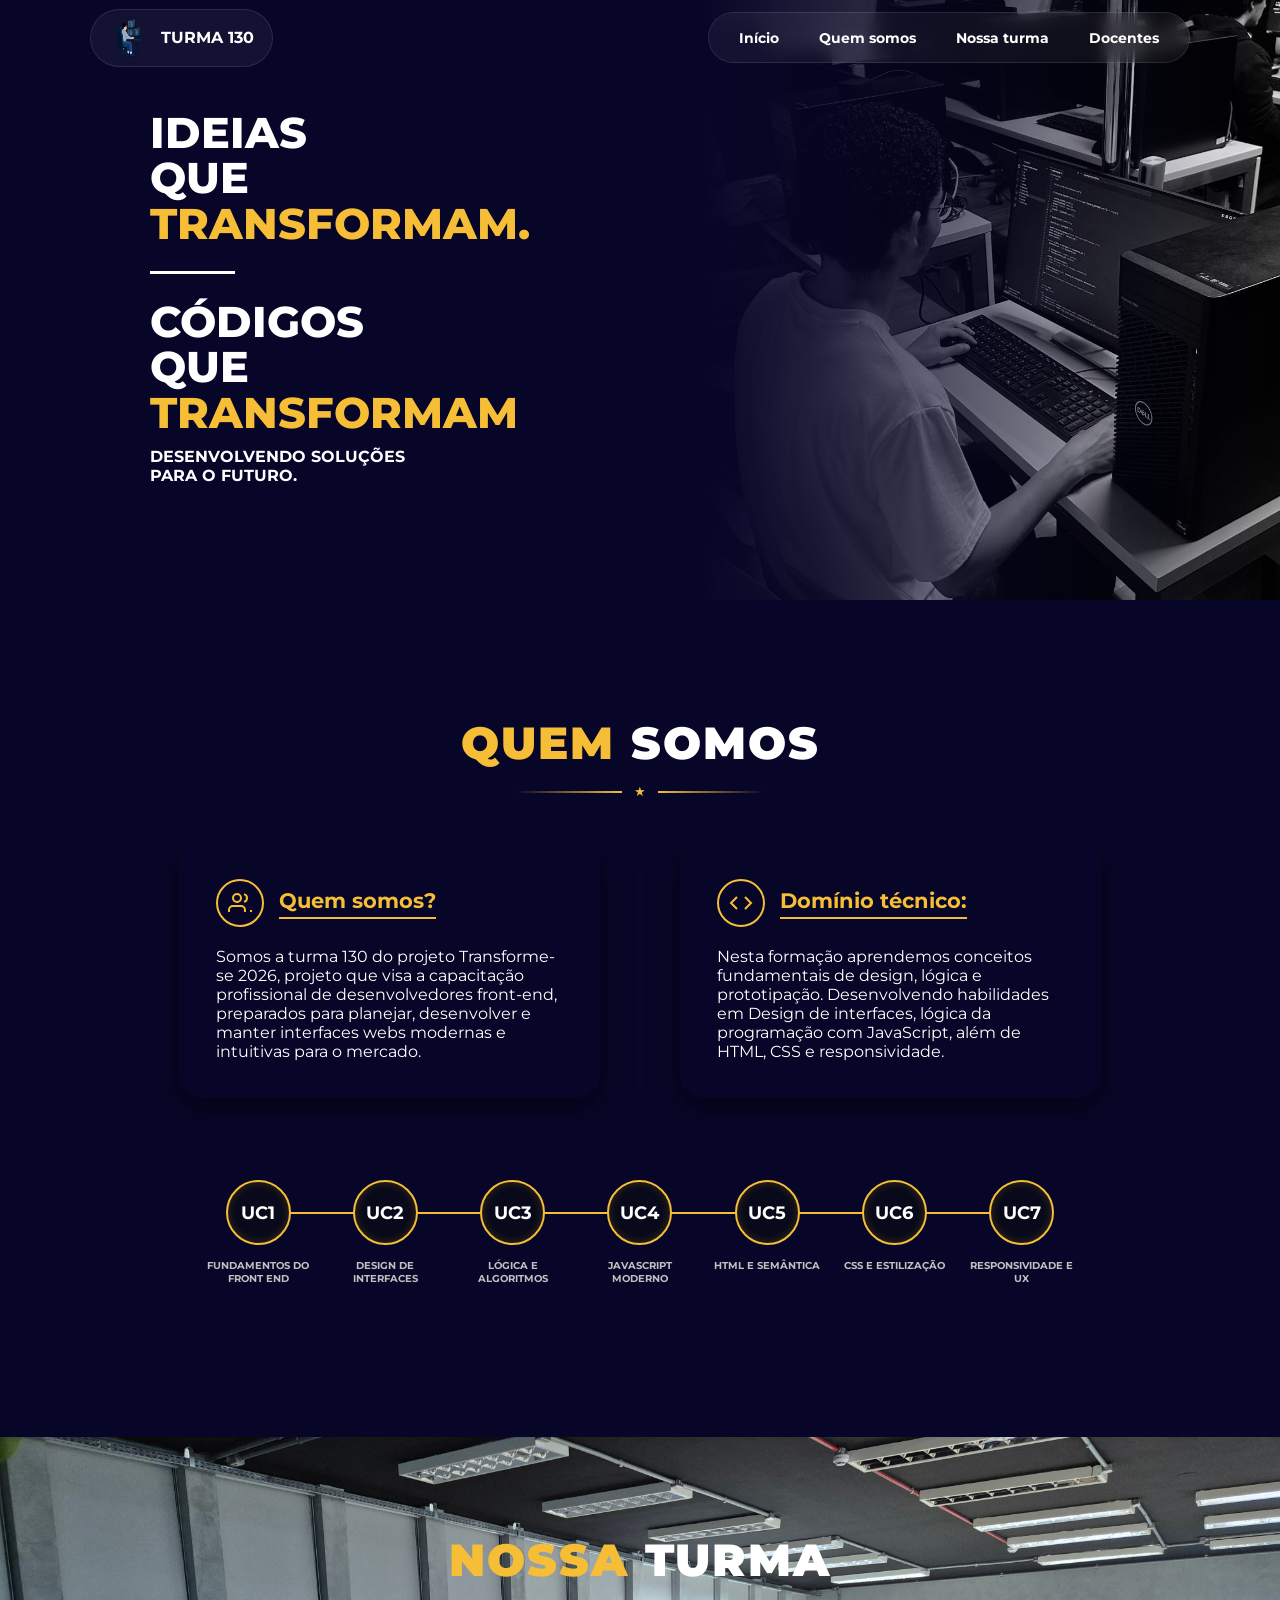
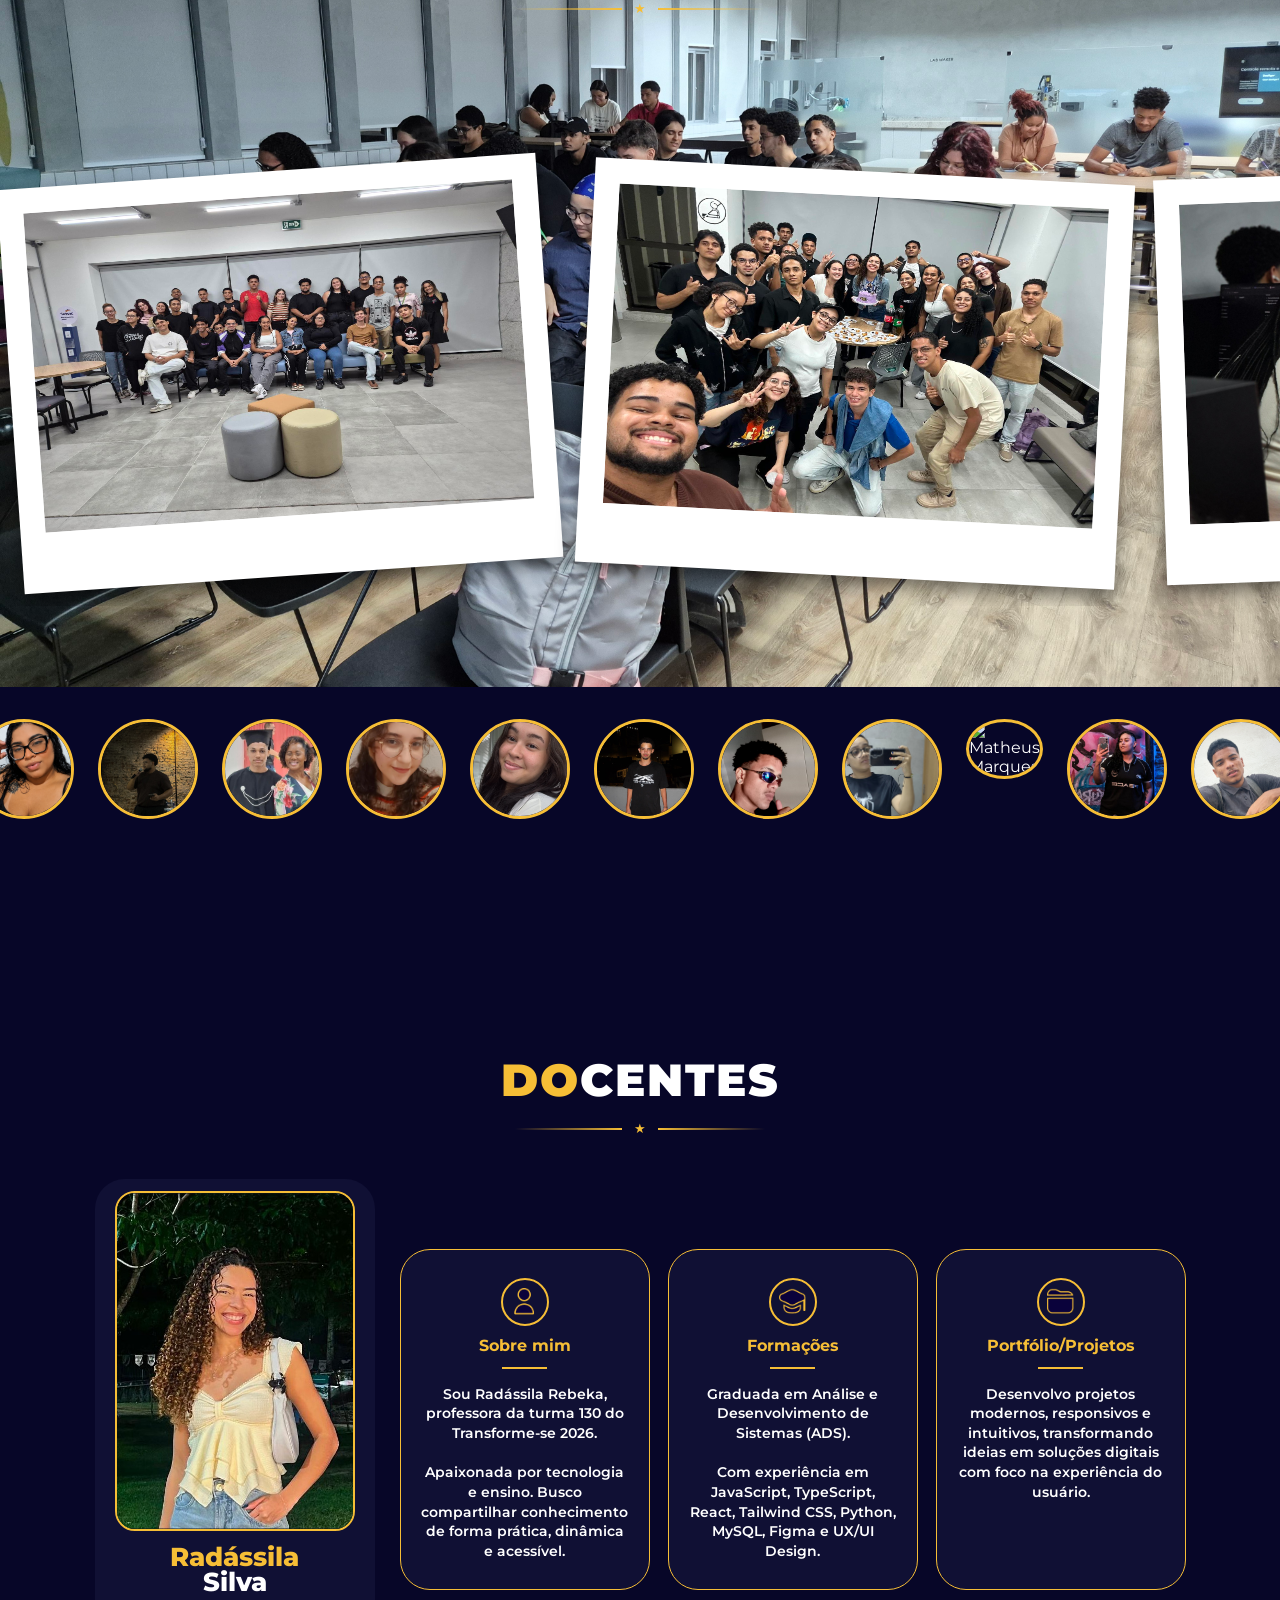
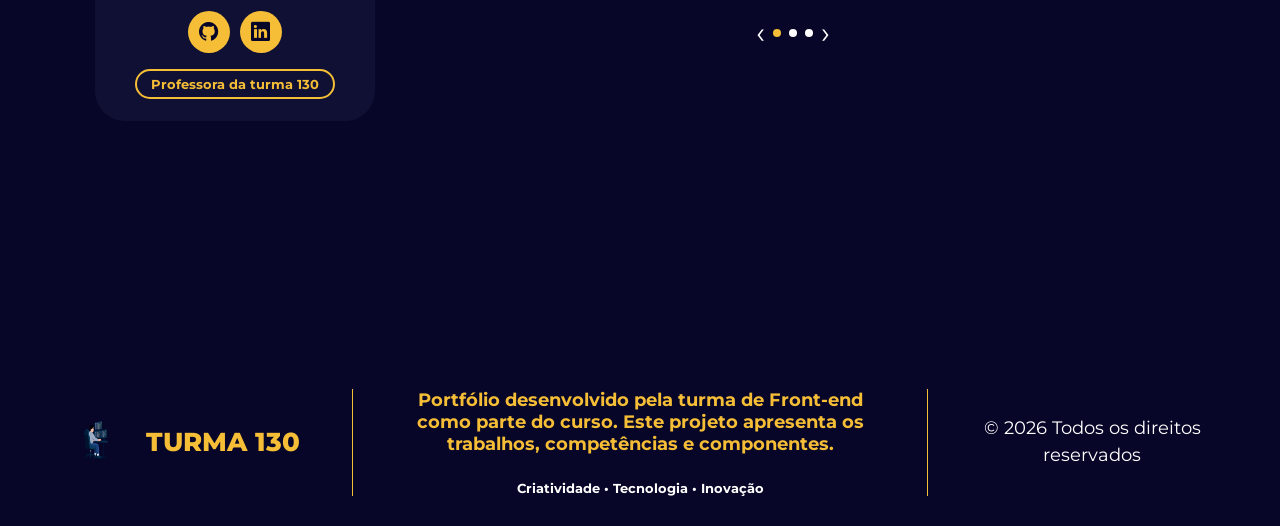
==== index.html @ 92301b64 "Rearrange social links for GitHub and LinkedIn Swapped the order of GitHub and LinkedIn links in the" ====
<!DOCTYPE html>
<html lang="pt-BR">
<head>
    <meta charset="UTF-8">
    <meta name="viewport" content="width=device-width, initial-scale=1.0">

    <link rel="icon" type="image/png" href="src/img/icons/logo.png">

    <link rel="preconnect" href="https://fonts.googleapis.com">
    <link rel="preconnect" href="https://fonts.gstatic.com" crossorigin>
    <link href="https://fonts.googleapis.com/css2?family=Montserrat:ital,wght@0,100..900;1,100..900&display=swap" rel="stylesheet">

    <link rel="stylesheet" href="https://cdn.jsdelivr.net/npm/bootstrap-icons@1.13.1/font/bootstrap-icons.min.css">

    <link rel="stylesheet" href="src/css/global.css">
    <link rel="stylesheet" href="src/css/header.css">
    <link rel="stylesheet" href="src/css/quem_somos.css">
    <link rel="stylesheet" href="src/css/turma.css">
    <link rel="stylesheet" href="src/css/docente.css">
    <link rel="stylesheet" href="src/css/footer.css">

    <title>Portfólio turma 130</title>
</head>
<body>
    
    <!-- Lucas Leite -->
    <header class= "hero" id="início">

        <nav class="navbar">

            <a href="#" class="logo">
                <img src="src/img/icons/logo.png" alt="Logo da turma 130">
                <span>Turma 130</span>
            </a>

            <ul>
                <li><a href="#início">Início</a></li>
                <li><a href="#Quem somos">Quem somos</a></li>
                <li><a href="#Nossa turma">Nossa turma</a></li>
                <li><a href="#Docentes">Docentes</a></li>
            </ul>

        </nav>

        <main>
            <h1>
            IDEIAS<br>
            QUE<br>
            <span>TRANSFORMAM.</span>
            </h1>

            <hr>

            <h2>
            CÓDIGOS<br>
            QUE<br>
            <span>TRANSFORMAM</span>
            </h2>

            <p>
            DESENVOLVENDO SOLUÇÕES<br>
            PARA O FUTURO.
            </p>
        </main>

    </header>
    
    <!-- Márcio Eduardo -->
    <section class="quem-somos" id="Quem somos">

        <div class="header-secao">
            <h2><span>QUEM</span> SOMOS</h2>
            <div class="divider">
                <span class="star">★</span>
            </div>
        </div>

        <!-- Cards Superiores -->
        <div class="cards-container">
        <!-- Card 1 -->
        <div class="card">
            <div class="card-header">
            <div class="icon-circle">
                <svg viewBox="0 0 24 24" fill="none" stroke="currentColor" stroke-width="2">
                <path d="M17 21v-2a4 4 0 0 0-4-4H5a4 4 0 0 0-4 4v2"></path>
                <circle cx="9" cy="7" r="4"></circle>
                <path d="M23 21v-2a4 4 0 0 3-3.87"></path>
                <path d="M16 3.13a4 4 0 0 1 0 7.75"></path>
                </svg>
            </div>
            <h3>Quem somos?</h3>
            </div>
            <p>
            Somos a turma 130 do projeto Transforme-se 2026, projeto que visa a capacitação profissional de desenvolvedores front-end, preparados para planejar, desenvolver e manter interfaces webs modernas e intuitivas para o mercado.
            </p>
        </div>

        <!-- Card 2 -->
        <div class="card">
            <div class="card-header">
            <div class="icon-circle">
                <svg viewBox="0 0 24 24" fill="none" stroke="currentColor" stroke-width="2">
                <polyline points="16 18 22 12 16 6"></polyline>
                <polyline points="8 6 2 12 8 18"></polyline>
                </svg>
            </div>
            <h3>Domínio técnico:</h3>
            </div>
            <p>
            Nesta formação aprendemos conceitos fundamentais de design, lógica e prototipação. Desenvolvendo habilidades em Design de interfaces, lógica da programação com JavaScript, além de HTML, CSS e responsividade.
            </p>
        </div>
        </div>

        <!-- Contêiner Inferior da Linha do Tempo -->
        <div class="cards-timeline-section">
        <!-- Balão de Mensagem Único Flutuante -->
        <div class="uc-popover" id="ucPopover" style="display: none;">
            <p id="popoverText">Texto do balão para a UC.</p>
        </div>

        <!-- Linha do Tempo -->
        <div class="uc-timeline">
            <div class="timeline-line"></div>
            
            <!-- UC1 -->
            <div class="uc-item">
            <button class="uc-circle" type="button" aria-expanded="false" 
                    data-popover-text="Aqui aprendemos os fundamentos essenciais para começar no desenvolvimento web: Git/GitHub, Terminal e as bases das tecnologias principais.">
                UC1
            </button>
            <p class="uc-label">FUNDAMENTOS DO FRONT END</p>
            </div>
            
            <!-- UC2 -->
            <div class="uc-item">
            <button class="uc-circle" type="button" aria-expanded="false" 
                    data-popover-text="Design de Interfaces e UX/UI. Criamos layouts acessíveis e atraentes no Figma.">
                UC2
            </button>
            <p class="uc-label">DESIGN DE INTERFACES</p>
            </div>

            <!-- UC3 -->
            <div class="uc-item">
            <button class="uc-circle" type="button" aria-expanded="false" 
                    data-popover-text="Desenvolvemos o pensamento computacional e a lógica usando algoritmos complexos.">
                UC3
            </button>
            <p class="uc-label">LÓGICA E ALGORITMOS</p>
            </div>

            <!-- UC4 -->
            <div class="uc-item">
            <button class="uc-circle" type="button" aria-expanded="false" 
                    data-popover-text="Dominamos o núcleo do JavaScript moderno: ES6+, manipulação de DOM e assincronismo.">
                UC4
            </button>
            <p class="uc-label">JAVASCRIPT MODERNO</p>
            </div>

            <!-- UC5 -->
            <div class="uc-item">
            <button class="uc-circle" type="button" aria-expanded="false" 
                    data-popover-text="Garantimos que nossas páginas sejam acessíveis e entendidas pelos motores de busca.">
                UC5
            </button>
            <p class="uc-label">HTML E SEMÂNTICA</p>
            </div>

            <!-- UC6 -->
            <div class="uc-item">
            <button class="uc-circle" type="button" aria-expanded="false" 
                    data-popover-text="Estilização avançada com Flexbox, Grid, Animações e SASS/PostCSS.">
                UC6
            </button>
            <p class="uc-label">CSS E ESTILIZAÇÃO</p>
            </div>

            <!-- UC7 -->
            <div class="uc-item">
            <button class="uc-circle" type="button" aria-expanded="false" 
                    data-popover-text="O grande final: Um projeto completo feito do zero, com design responsivo e foco na melhor UX para o usuário final.">
                UC7
            </button>
            <p class="uc-label">RESPONSIVIDADE E UX</p>
            </div>
        </div>
        </div>
    </section>
    
    <!-- Carlos Henrique -->
    <section class="turma" id="Nossa turma">
        <div class="box-turma-superior">
            <div class="header-secao">
                <h2><span>NOSSA</span> TURMA</h2>
                <div class="divider">
                    <span class="star">★</span>
                </div>
            </div>

            <div class="carrossel">
                <div class="carrossel-janela">
                    <div class="galeria-polaroid">
                        <div class="polaroid">
                            <div class="foto">
                                <img src="src/img/fotos carrossel/midia.jpg" alt="">
                            </div>
                        </div>
                        <div class="polaroid">
                            <div class="foto">
                                <img src="src/img/fotos carrossel/midia9.jpg" alt="">
                            </div>
                        </div>
                        <div class="polaroid">
                            <div class="foto">
                                <img src="src/img/fotos carrossel/midia2.jpg" alt="">
                            </div>
                        </div>
                        <div class="polaroid">
                            <div class="foto">
                                <img src="src/img/fotos carrossel/midia10.jpg" alt="">
                            </div>
                        </div>
                        <div class="polaroid">
                            <div class="foto">
                                <img src="src/img/fotos carrossel/midia3.jpg" alt="">
                            </div>
                        </div>
                    </div>
                </div>
            </div>

        </div>

        <!-- Maria Helen -->
        <div class="carrossel-alunos">
            <div class="lista-alunos" id="lista-alunos"></div>  
        </div>
    </section>
    
    <!-- Ewerton Henrique -->
    <section class="docentes" id="Docentes">

        <div class="header-secao">
            <h2><span>DO</span>CENTES</h2>
            <div class="divider">
                <span class="star">★</span>
            </div>
        </div>

        <div class="conteudo">

            <div class="perfil">

                <img src="src/img/professoras/radassila.jpg" alt="Foto da docente Radássila Silva">

                <h2 class="github-linkedin"><span>Radássila</span> Silva</h2>
                <div class="social-links">
                    <a href="https://github.com/radassila" 
                    target="_blank"><i class="bi bi-github"></i></a>

                    <a href="https://www.linkedin.com/in/radassilasilva/" 
                    target="_blank"><i class="bi bi-linkedin"></i></a>

                </div>

                <p>Professora da turma 130</p>

            </div>

            <div class="area-cards">

                <div class="cards">

                    <div class="card-docente ativo">

                        <span class="icone">
                            <img src="src/img/icons/fi-sr-user.png" alt="Ícone de usuário">
                        </span>

                        <h3>Sobre mim</h3>

                        <div class="linha-card"></div>

                        <p>
                            Sou Radássila Rebeka, professora da turma 130
                            do Transforme-se 2026.
                        </p>

                        <p>
                            Apaixonada por tecnologia e ensino. Busco
                            compartilhar conhecimento de forma prática,
                            dinâmica e acessível.
                        </p>

                    </div>

                    <div class="card-docente">

                        <span class="icone">
                            <img src="src/img/icons/fi-sr-graduation-cap.png" alt="Ícone de graduação">
                        </span>

                        <h3>Formações</h3>

                        <div class="linha-card"></div>

                        <p>
                            Graduada em Análise e Desenvolvimento
                            de Sistemas (ADS).
                        </p>

                        <p>
                            Com experiência em JavaScript, TypeScript,
                            React, Tailwind CSS, Python, MySQL,
                            Figma e UX/UI Design.
                        </p>

                    </div>

                    <div class="card-docente">

                        <span class="icone">
                            <img src="src/img/icons/fi-sr-folder.png" alt="Ícone de pasta">
                        </span>

                        <h3>Portfólio/Projetos</h3>

                        <div class="linha-card"></div>

                        <p>
                            Desenvolvo projetos modernos, responsivos
                            e intuitivos, transformando ideias em soluções
                            digitais com foco na experiência do usuário.
                        </p>

                    </div>

                </div>

                <nav class="navegacao">

                    <button id="anterior">‹</button>

                    <button class="bolinha ativo" data-index="0"></button>
                    <button class="bolinha" data-index="1"></button>
                    <button class="bolinha" data-index="2"></button>

                    <button id="proximo">›</button>

                </nav>

            </div>

        </div>
    
    </section>
    
    <!-- Sabrina Barros -->
    <footer class="footer">

        <div class="footer-logo">
            <a href="#" class="logo">
                    <img src="src/img/icons/logo.png" alt="Logo da turma 130">
                </a>
            <h2>TURMA 130</h2>
            </div>

        <div class="footer-info">
            <p>
                Portfólio desenvolvido pela turma de Front-end como parte do curso.
                Este projeto apresenta os trabalhos, competências e componentes.
            </p>

            <p>
                Criatividade • Tecnologia • Inovação
            </p>
        </div>

        <div class="footer-direitos">
            <p>
                © 2026 Todos os direitos reservados
            </p>
        </div>

    </footer>

</body>
    <script src="src/scripts/animacao-quemsomos.js"></script>
    <script src="src/scripts/docente.js"></script>
    <script src="src/scripts/animacao_polaroids.js"></script>
    <script type="module" src="src/scripts/listar_alunos.js"></script>
</html>
---- src/css/global.css ----
/* Definicoes de estilos globais (para todo o projeto) */
html{
    scroll-behavior: smooth;
}
:root {
    --fonte: "Montserrat", sans-serif;

    --background: #070628;
    --card-color: #101034;
    --secondary-color: #F6BE36;
    --font-color: #FFFFFF;
}

* {
    margin: 0;
    border: 0;
    padding: 0;
    box-sizing: border-box;
    text-decoration: none;
    font-family: var(--fonte);
}

body {
    background-color: var(--background);
    color: var(--font-color);
}

section {
    margin: 120px 0;
}

/* Header */
.header-secao {
    text-align: center;
    margin-bottom: 40px;
}

.header-secao h2 {
    font-size: 2.8rem;
    font-weight: 900;
    letter-spacing: 2px;
}

.header-secao h2 span {
    color: var(--secondary-color);
}

.divider {
    position: relative;
    width: 250px;
    height: 20px;
    margin: 15px auto 0;
    display: flex;
    align-items: center;
    justify-content: center;
}

.divider::before,
.divider::after {
    content: "";
    position: absolute;
    top: 50%;
    width: calc(50% - 18px);
    height: 2px;
    transform: translateY(-50%);
}

.divider::before {
    left: 0;
    background: linear-gradient(270deg, var(--secondary-color) 0%, transparent 100%);
}

.divider::after {
    right: 0;
    background: linear-gradient(90deg, var(--secondary-color) 0%, transparent 100%);
}

.star {
    position: relative;
    z-index: 2;
    background: transparent;
    color: var(--secondary-color);
    font-size: 0.8rem;
    line-height: 1;
}
---- src/css/header.css ----
.hero {
    position: relative;
    height: 600px;
    overflow: hidden;
    background: var(--background);
}

/* FOTO DO BANNER */

.hero::after {
    content: "";
    position: absolute;

    top: 0;
    right: 0;

    width: 45%;
    height: 100%;

    background:
        linear-gradient(90deg, var(--background), transparent 100%),
        url("../img/banners/Mídia.jpg");

    background-size: cover;
    background-position: center;
}

/* MENU */

.navbar {
    position: fixed;
    z-index: 9999;

    height: 75px;
    width: 100%;

    display: flex;
    align-items: center;
    justify-content: space-between;

    padding: 0 7vw;
}

.navbar .logo {
    display: flex;
    align-items: center;
    gap: 12px;

    color: var(--font-color);
    text-decoration: none;

    font-weight: bold;
    text-transform: uppercase;

    padding: 8px 18px;

    background: rgba(255, 255, 255, 0.05);
    backdrop-filter: blur(8px);

    border: 1px solid rgba(255, 255, 255, 0.1);
    border-radius: 30px;
}

.logo img {
    width: 40px;
    height: 40px;

    border-radius: 50%;
    
}

.navbar ul {
    display: flex;
    gap: 40px;

    list-style: none;

    padding: 15px 30px;

    background: rgba(255, 255, 255, 0.05);
    backdrop-filter: blur(8px);

    border: 1px solid rgba(255, 255, 255, 0.1);
    border-radius: 30px;
}

.navbar li a {
    color: var(--font-color);
    text-decoration: none;

    font-size: 14px;
    font-weight: bold;
}

.navbar li a:hover {
    color: var(--secondary-color);
}

/* CONTEÚDO */

main {
    position: relative;
    z-index: 2;

    margin: 110px 0 0 150px;
}

h1,
h2 {
    font-size: 2.7rem;
    line-height: 1.05;
    font-weight: 800;
}

.hero h1 span,
.hero h2 span {
    color: var(--secondary-color);
}

hr {
    width: 85px;
    margin: 25px 0;

    border: 0;
    border-top: 3px solid var(--font-color);
}

main p {
    margin-top: 12px;

    font-size: 1rem;
    font-weight: bold;
    line-height: 1.2;
}
---- src/css/quem_somos.css ----
.quem-somos {
    width: 100%;
    padding-inline: 14%;
  }
  
  /* Cards Superiores */
  .cards-container {
    display: flex;
    justify-content: center;
    gap: 80px;
    margin-bottom: 40px;
  }
  
 .card {
    flex: 1;
    background: linear-gradient(135deg, var(--secondary-color) 0%, #0d0f28 40%, #080915 100%);
    border: 1px solid var(--secondary-color);
    border-radius: 24px;
    padding: 35px;
    box-shadow: 0 10px 30px rgba(0, 0, 0, 0.5);
  }
  
  .card-header {
    display: flex;
    align-items: center;
    gap: 15px;
    margin-bottom: 20px;
  }
  
  .icon-circle {
    width: 48px;
    height: 48px;
    min-width: 48px;
    border-radius: 50%;
    border: 2px solid var(--secondary-color);
    display: flex;
    align-items: center;
    justify-content: center;
  }
  
  .icon-circle svg {
    width: 24px;
    height: 24px;
    stroke: var(--secondary-color);
  }
  
  .card-header h3 {
    color: var(--secondary-color);
    font-size: 1.3rem;
    font-weight: 700;
    border-bottom: 2px solid var(--secondary-color);
    padding-bottom: 4px;
  }
  
  .card {
    flex: 1;
    background: 
      linear-gradient(#101034) padding-box,
      linear-gradient(135deg, var(--secondary-color) 0%, #080915 100%) border-box;
    border: 2px solid transparent;
    border-radius: 24px;
    padding: 35px;
    box-shadow: 0 10px 30px rgba(0, 0, 0, 0.5);
    transition: transform 0.3s ease, box-shadow 0.3s ease;
  }

  .card:hover {
    transform: scale(1.04);
    box-shadow: 0 15px 35px rgba(255, 183, 3, 0.2);
  }
  /* Contêiner Inferior da Linha do Tempo */
  .cards-timeline-section {
    background: 
      linear-gradient(#101034) padding-box,
      linear-gradient(135deg, var(--secondary-color) 0%, #080915 100%) border-box;
    border: 2px solid transparent;
    border-radius: 35px;
    padding: 40px 20px 30px 20px;
    position: relative;
    margin-top: 20px;
  }
  
  .uc-timeline {
    position: relative;
    display: flex;
    justify-content: space-between;
    align-items: flex-start;
  }
  
  .timeline-line {
    position: absolute;
    top: 32px;
    left: 5%;
    right: 5%;
    height: 2px;
    background-color: var(--secondary-color);
    z-index: 1;
  }
  
  .uc-item {
    position: relative;
    z-index: 2;
    display: flex;
    flex-direction: column;
    align-items: center;
    width: 13%;
    text-align: center;
  }
  
  .uc-circle {
    width: 65px;
    height: 65px;
    border-radius: 50%;
    background-color: #08091a;
    border: 2px solid var(--secondary-color);
    display: flex;
    align-items: center;
    justify-content: center;
    font-weight: bold;
    font-size: 1.1rem;
    color: #ffffff;
    margin-bottom: 15px;
    box-shadow: inset 0 0 10px rgba(255, 183, 3, 0.2);
    cursor: pointer;
    transition: transform 0.2s ease, background-color 0.2s ease, box-shadow 0.2s ease;
  }
  
  .uc-circle:hover {
    transform: scale(1.1);
    box-shadow: 0 0 15px rgba(255, 183, 3, 0.6);
    background-color: #121533;
  }
  
  .uc-circle.active {
    background-color: var(--secondary-color);
    color: #08091a;
    box-shadow: 0 0 20px var(--secondary-color);
  }
  
  .uc-label {
    font-size: 0.60rem;
    color: #c0c0c0;
    line-height: 1.3;
    font-weight: bold;
    text-transform: uppercase;
  }
  
  /* Balão Flutuante (Popover) */
.uc-popover {
    position: absolute;
    width: 250px;
    background: 
      linear-gradient(#08091a, #08091a) padding-box,
      linear-gradient(135deg, var(--secondary-color) 0%, #080915 100%) border-box;
    border: 2px solid transparent;
    border-radius: 15px;
    padding: 15px 18px;
    box-shadow: 0 10px 30px rgba(0, 0, 0, 0.8);
    z-index: 100;
    pointer-events: none;
    opacity: 0;
    transition: opacity 0.3s ease, transform 0.3s ease;
    transform: translateX(-50%) translateY(10px);
  }
  
  .uc-popover.visible {
    opacity: 1;
    transform: translateX(-50%) translateY(0);
  }
  
  .uc-popover::after {
    content: '';
    position: absolute;
    top: 100%;
    left: 50%;
    transform: translateX(-50%);
    border-width: 10px;
    border-style: solid;
    border-color: var(--secondary-color) transparent transparent transparent;
  }
  
  .uc-popover p {
    font-size: 0.82rem;
    text-align: left;
    line-height: 1.4;
    margin: 0;
  }
  
  /* Responsivo */
  @media (max-width: 900px) {
    .cards-container {
      flex-direction: column;
    }
    
    .uc-timeline {
      flex-wrap: wrap;
      justify-content: center;
      gap: 20px;
    }
    
    .timeline-line {
      display: none;
    }
    
    .uc-item {
      width: 28%;
    }
  }
---- src/css/turma.css ----
.turma {
    display: flex;
    flex-direction: column;
}

.turma .box-turma-superior {
    width: 100%;
    display: flex;
    flex-direction: column;
    background-image: url(../img/banners/banner_turma.jpg);
    background-size: cover;
    background-position: center 75%;
    background-repeat: no-repeat;
    height: 850px;
    padding-top: 100px;
}

.carrossel {
    width: 100%;
    margin: 50px auto;
}

.carrossel-janela {
    width: 100%;
    overflow: hidden;
    cursor: grab;
    padding: 30px 10px;
}


.galeria-polaroid {
    display: flex;
    justify-content: center;
    align-items: center;
    gap: 35px;
    flex-wrap: nowrap;
    margin-top: 2rem;
    width: max-content;

    user-select: none;
    -webkit-user-select: none;

    transform: translateX(0);
    will-change: transform;
}

.polaroid {
    position: relative;
    z-index: 1;
    width: 540px;
    padding: 25px 25px 60px;
    background: #ffffff;
    box-shadow: 0 8px 18px rgba(0, 0, 0, 0.5);
    transition: 0.3s ease;
}

.polaroid .foto {
    width: 100%;
    height: 320px;
    overflow: hidden;
}

.polaroid img {
    width: 100%;
    height: 100%;
    display: block;
    overflow: hidden;
    transition: .4s ease;

    user-select: none;
    pointer-events: none;
    -webkit-user-select: none;
    -webkit-user-drag: none;
}

.polaroid:nth-child(1) {
    transform: rotate(-4deg);
}

.polaroid:nth-child(2) {
    transform: rotate(3deg);
}

.polaroid:nth-child(3) {
    transform: rotate(-2deg);
}

.polaroid:nth-child(4) {
    transform: rotate(5deg);
}

.polaroid:nth-child(5) {
    transform: rotate(-3deg);
}

.polaroid:hover {
    transform: rotate(0deg) translateY(-10px) scale(1.05);
    z-index: 10;
}

.polaroid:hover img {
    transform: scale(1.05);
}

.turma .carrossel-alunos {
    width: 100%;
    height: 100px;
    margin-top: 2rem;
}

.carrossel-alunos .lista-alunos {
    display: flex;
    gap: 1.5rem;
    padding-inline: 3%;
    flex-wrap: nowrap;
}

/* Container do elemento */
.profile-wrapper {
  position: relative;
  display: inline-block;
}

/* Foto que aciona o hover */
.avatar-trigger {
  width: 100px;
  height: 100px;
  border-radius: 50%;
  border: 3px solid var(--secondary-color);
  object-fit: cover;
  cursor: pointer;
}

/* Card Oculto por padrão */
.profile-card {
  position: absolute;
  bottom: 110%;
  left: 50%;
  transform: translateX(-50%) translateY(10px);
  width: 330px;
  padding: 24px 20px;
  background-color: var(--background);
  border-radius: 20px;
  box-shadow: 0 10px 25px rgba(0, 0, 0, 0.3);
  

  opacity: 0;
  visibility: hidden;
  transition: opacity 0.3s ease, transform 0.3s ease, visibility 0.3s;
  z-index: 10;
}

.profile-wrapper:hover .profile-card {
  opacity: 1;
  visibility: visible;
  transform: translateX(-50%) translateY(0);
}

.card-info h3 {
  color: var(--secondary-color);
  font-size: 0.95rem;
  font-weight: 700;
  margin: 12px 0 2px 0;
}

.card-info h3:first-child {
  margin-top: 0;
}

.card-info p {
  font-size: 0.85rem;
  font-weight: 600;
  margin: 0;
}

.card-info .formacoes {
    display: flex;
    flex-wrap: wrap;
    gap: 6px;
    margin: 10px 0 10px;
}

.card-info .formacoes .formacao {
    display: inline-flex;
    align-items: center;
    justify-content: center;

    padding: 7px 14px;

    border-radius: 999px;

    background: var(--secondary-color);
    color: #fff;

    font-size: 0.78rem;
    font-weight: 600;
    line-height: 1.2;

    text-align: center;
    white-space: nowrap;

    box-shadow:
        0 3px 8px rgba(0, 0, 0, 0.15);

    transition:
        transform 0.2s ease,
        box-shadow 0.2s ease;
}

/* Ícones Sociais */
.social-links {
  display: flex;
  gap: 10px;
  margin: 16px 0;
}

.social-links a {
  display: flex;
  align-items: center;
  justify-content: center;
  width: 42px;
  height: 42px;
  background-color: var(--secondary-color);
  color: var(--background);
  border-radius: 50%;
  text-decoration: none;
  font-weight: bold;
  font-size: 1.2rem;
}

/* Rodapé do Card */
.card-footer {
  display: flex;
  align-items: center;
  gap: 12px;
  margin-top: 20px;
}

.avatar-mini {
  width: 55px;
  height: 55px;
  border-radius: 50%;
  border: 2px solid var(--secondary-color);
  object-fit: cover;
}

.card-footer h2 {
  font-size: 1.1rem;
  margin: 0;
  font-weight: 700;
}

.card-footer span {
  font-size: 0.8rem;
}
---- src/css/docente.css ----
.docentes {
    width: 100%;
    min-height: 100vh;

    padding: 50px 7%;

    display: flex;
    flex-direction: column;
    justify-content: center;
}

.titulo {
    width: 100%;
    max-width: 1400px;

    margin: 0 auto 35px;
}

.titulo h1 {
    font-size: clamp(40px, 4vw, 65px);
    font-weight: 900;
}

.titulo h1 span {
    color: var(--secondary-color);
}

.linha {
    width: 210px;
    height: 3px;
    margin-top: 10px;
    background: linear-gradient(
        to right,
        #F6BE36 0,
        #F6BE36 44%,
        transparent 44%,
        transparent 56%,
        #F6BE36 56%,
        #F6BE36 100%
    );
    position: relative;
}

.linha::after {
    content: "★";
    position: absolute;
    left: 50%;
    top: 50%;
    transform: translate(-50%, -52%);
    color: var(--secondary-color);
    background: #05052d;
    padding: 0 6px;
    font-size: 14px;
}

.conteudo {
    width: 100%;
    max-width: 1400px;

    margin: 0 auto;

    display: flex;
    align-items: center;
    justify-content: center;

    gap: 25px;
}

.perfil {
    width: 280px;
    flex-shrink: 0;

    padding: 12px 20px 22px;

    background: var(--card-color);

    border-radius: 30px;

    text-align: center;
}

.perfil img {
    width: 100%;
    height: 340px;

    object-fit: cover;

    border: 2px solid var(--secondary-color);

    border-radius: 20px;
}

.perfil h2 {
    margin-top: 10px;

    font-size: 26px;

    line-height: 25px;
}

.perfil h2 span {
    display: block;

    color: var(--secondary-color);
}

.perfil .social-links {
    justify-content: center;
}

.perfil p {
    width: fit-content;

    margin: 16px auto 0;

    padding: 5px 14px;

    border: 2px solid var(--secondary-color);

    border-radius: 15px;

    color: var(--secondary-color);

    font-size: 13px;

    font-weight: bold;
}

.area-cards {
    width: auto;
}

.cards {
    display: flex;

    justify-content: center;

    gap: 18px;
}

.card-docente {
    width: 250px;
    min-height: 340px;

    flex: none;

    padding: 28px 20px;

    background: #101034;

    border: 1px solid var(--secondary-color);

    border-radius: 30px;

    text-align: center;
    transition: transform 0.3s ease, box-shadow 0.3s ease;
}

.cards.trocando .card-docente {
    transform: translateX(-15px);
    box-shadow: 0 10px 25px rgba(255, 191, 25, 0.25);
}

.card-docente:hover {
    transform: scale(1.04);
    box-shadow: 0 15px 35px rgba(255, 183, 3, 0.2);
  }

.icone {
    width: 48px;
    height: 48px;

    margin: 0 auto 10px;

    border: 2px solid var(--secondary-color);

    border-radius: 50%;

    display: flex;
    align-items: center;
    justify-content: center;

    color: var(--secondary-color);

    font-size: 20px;
}

.card-docente h3 {
    color: var(--secondary-color);

    font-size: 16px;
}

.card-docente img {
    width: 27px;
}

.linha-card {
    width: 45px;
    height: 2px;

    margin: 12px auto 16px;

    background: var(--secondary-color);
}

.card-docente p {
    font-size: 14px;

    line-height: 1.4;

    font-weight: 600;
}

.card-docente p + p {
    margin-top: 20px;
}

.navegacao {
    margin-top: 24px;

    display: flex;
    align-items: center;
    justify-content: center;

    gap: 8px;
}

.navegacao button {
    border: none;
    background: transparent;
    color: var(--font-color);
    cursor: pointer;
}

#anterior,
#proximo {
    font-size: 30px;
}

.bolinha {
    width: 8px;
    height: 8px;

    padding: 0;

    border-radius: 50%;

    background: var(--font-color) !important;
}

.bolinha.ativo {
    background: var(--secondary-color) !important;
}

@media (max-width: 1050px) {

    .conteudo {
        align-items: flex-start;
    }

    .cards {
        display: block;
    }

    .card-docente {
        display: none;

        width: min(360px, 100%);
    }

    .card-docente.ativo {
        display: block;
    }

}

@media (max-width: 700px) {

    .docentes {
        padding: 35px 18px;
    }

    .titulo {
        text-align: center;

        margin-bottom: 25px;
    }

    .linha {
        margin: 10px auto 0;
    }

    .conteudo {
        flex-direction: column;

        align-items: center;

        gap: 22px;
    }

    .perfil {
        width: min(340px, 100%);
    }

    .perfil img {
        height: auto;

        aspect-ratio: 0.8;
    }

    .area-cards {
        width: 100%;
    }

    .card-docente {
        width: min(360px, 100%);

        min-height: 320px;

        margin: 0 auto;
    }

}

@media (max-width: 380px) {

    .docentes {
        padding-left: 12px;
        padding-right: 12px;
    }

    .card-docente {
        padding: 24px 16px;
    }

}
---- src/css/footer.css ----
.footer {
    background-color: #07052f;

    width: 100%;
    min-height: 150px;
    padding: 30px 5%;

    display: grid;
    grid-template-columns: 1fr 2fr 1fr;
    align-items: center;

    box-sizing: border-box;
}


.footer {
    background-color: var(--background);
    color: var(--font-color);

    width: 100%;
    padding: 30px 5%;

    display: grid;
    grid-template-columns: 1fr 2fr 1fr;
    align-items: center;

    box-sizing: border-box;
}

/* parte logo e turma*/

.footer-logo {
    display: flex;
    align-items: center;
    justify-content: center;
    gap: 30px;

    padding-right: 40px;
}

.footer-logo h2 {
    color: var(--secondary-color);
    font-size: 26px;
    margin: 0;
}

/*  informaoes do centro do footer */

.footer-info {
    text-align: center;

    padding: 0 40px;

    border-left: 1px solid var(--secondary-color);
    border-right: 1px solid var(--secondary-color);
}

.footer-info p:first-child {
    color: var(--secondary-color);
    font-size: 18px;
    font-weight: bold;
    margin: 0 0 25px;
}

.footer-info p:last-child {
    font-size: 13px;
    font-weight: bold;
    margin: 0;
}


/* parte dos direitos autorais */

.footer-direitos {
    text-align: center;
    padding-left: 40px;
}

.footer-direitos p {
    font-size: 18px;
    line-height: 1.5;
    margin: 0;
}
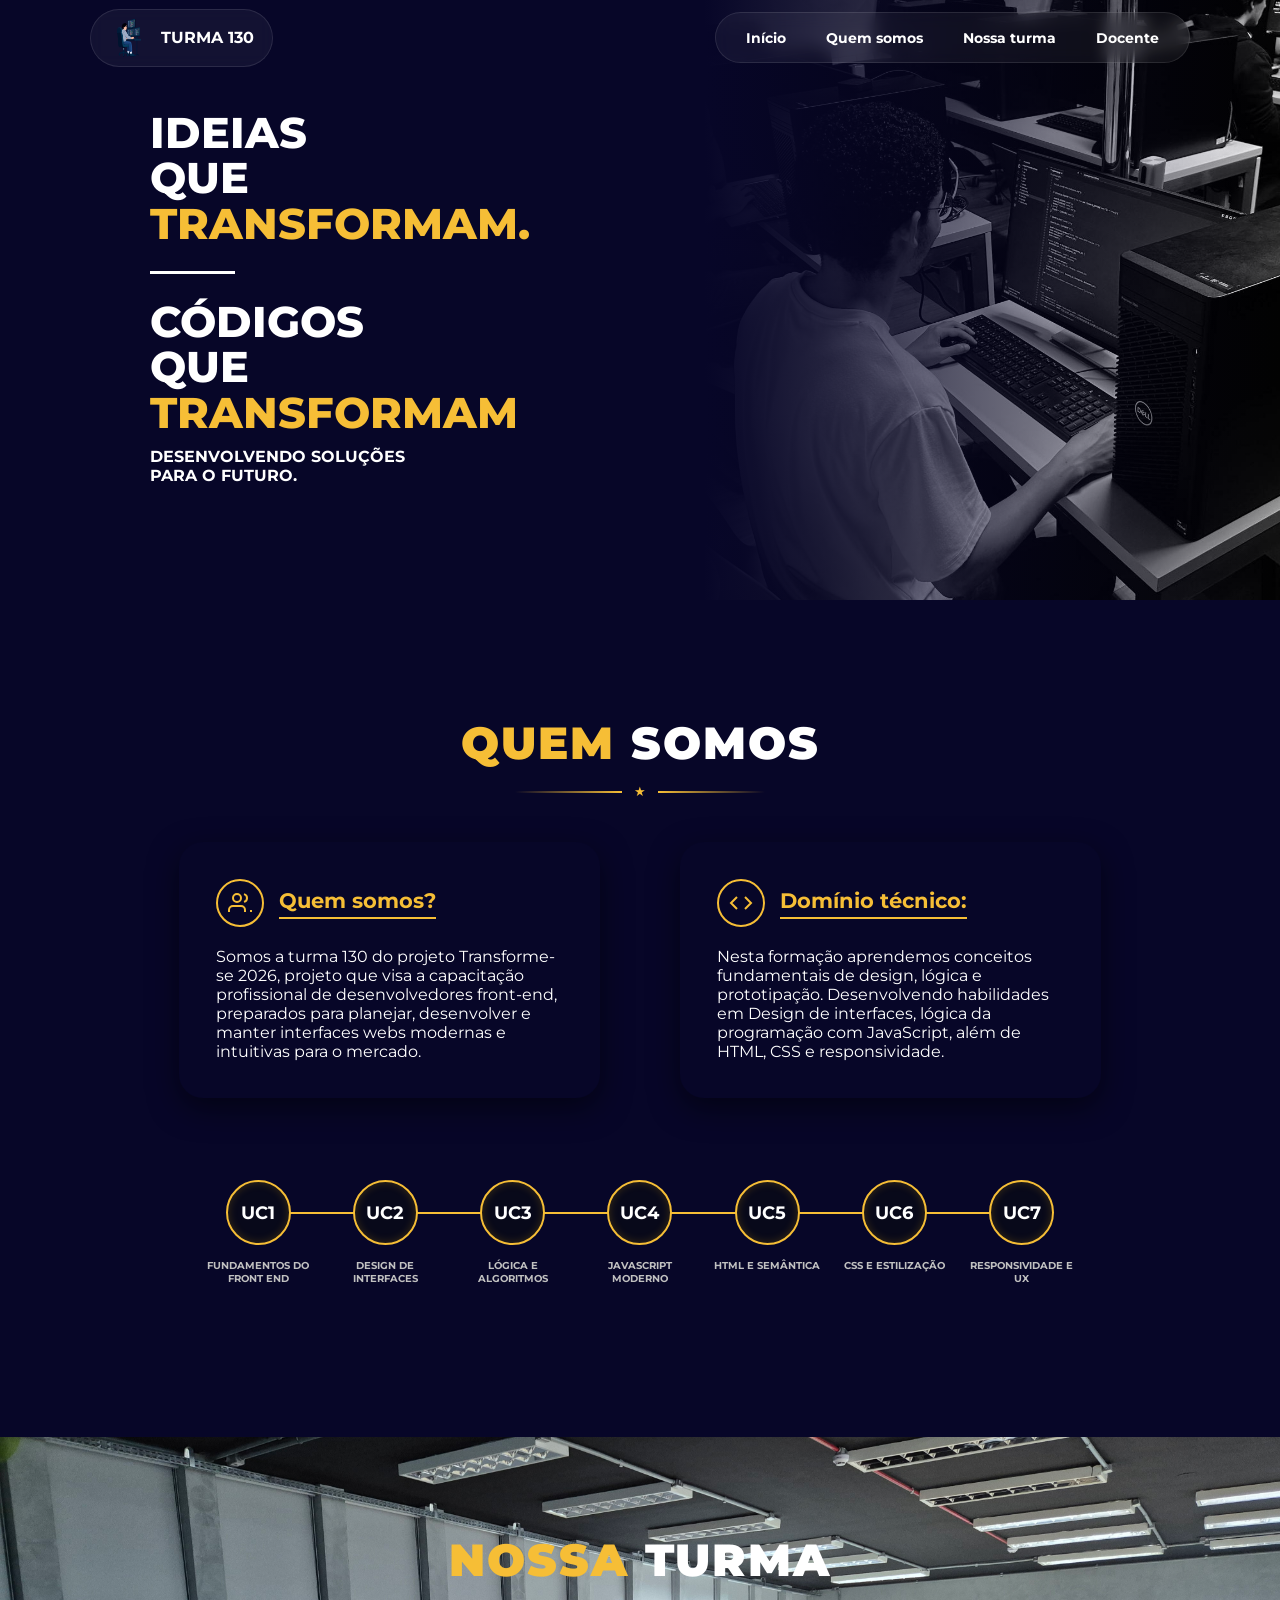
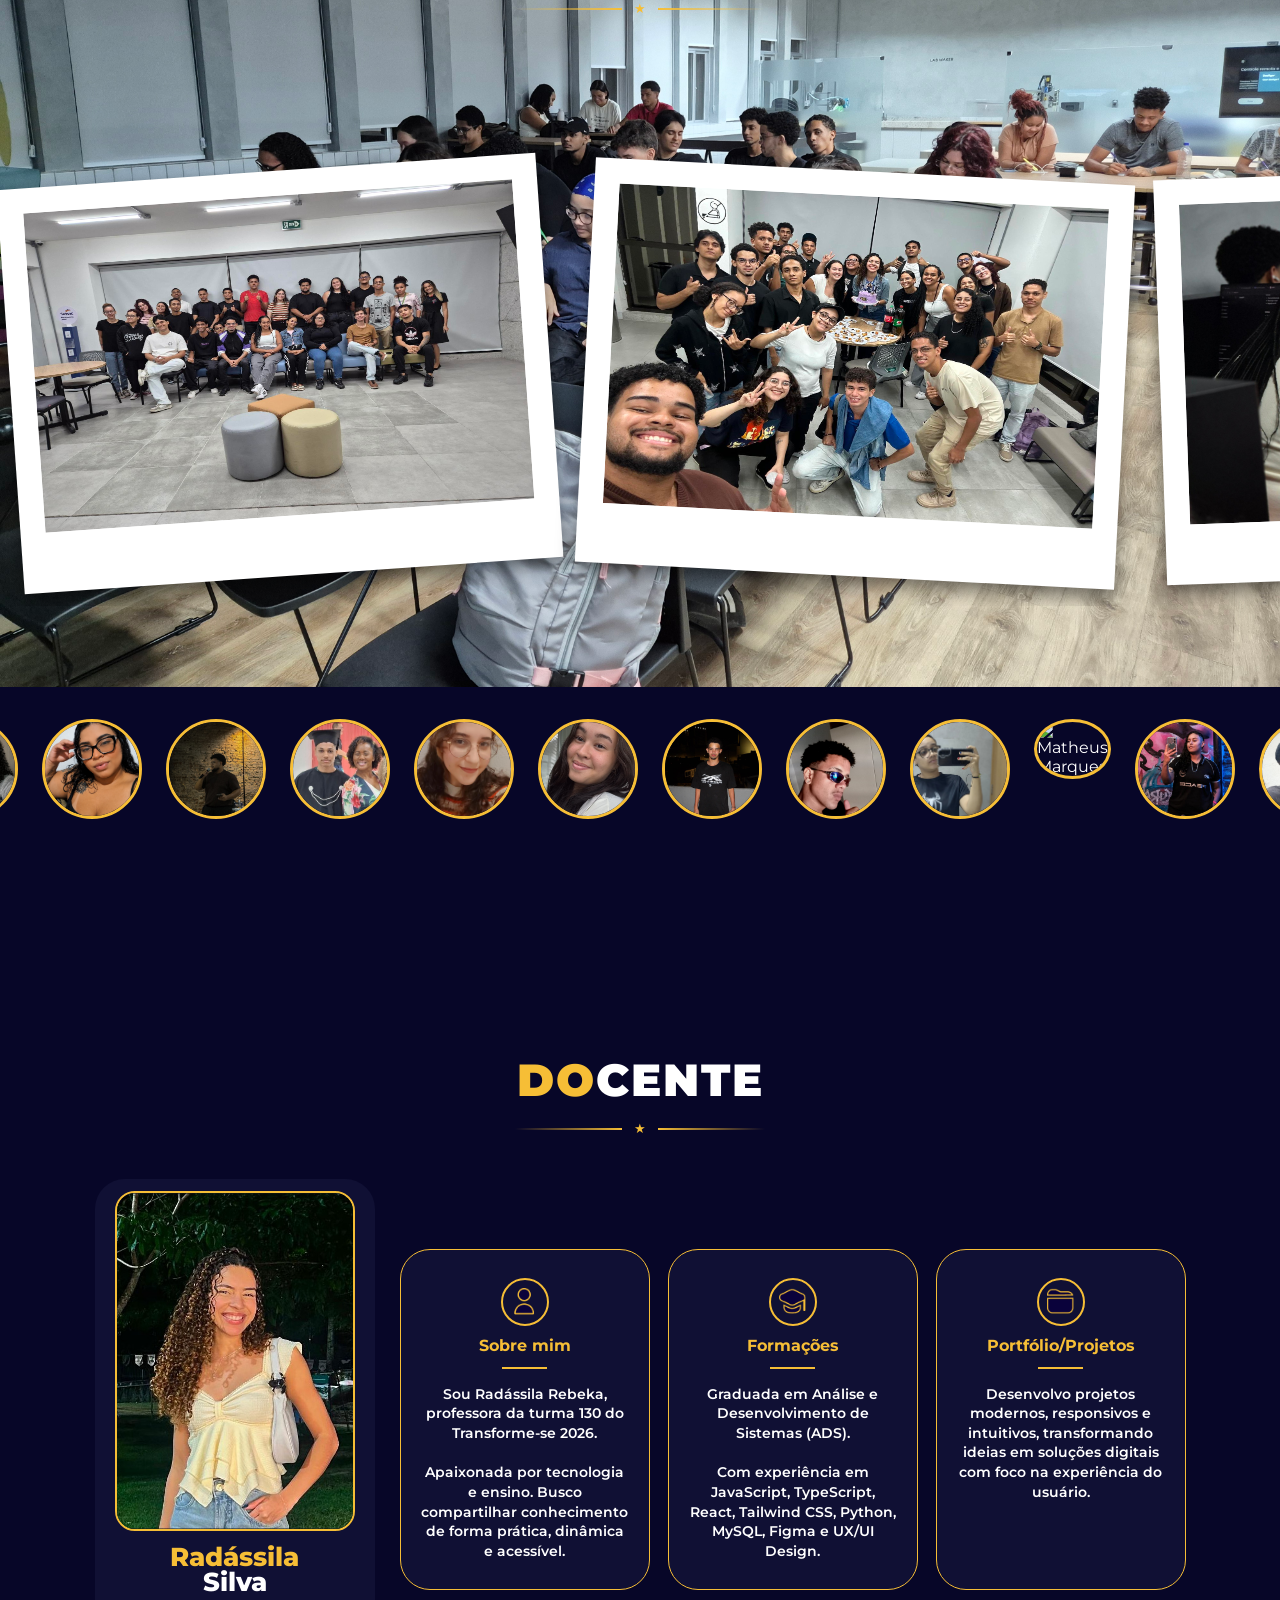
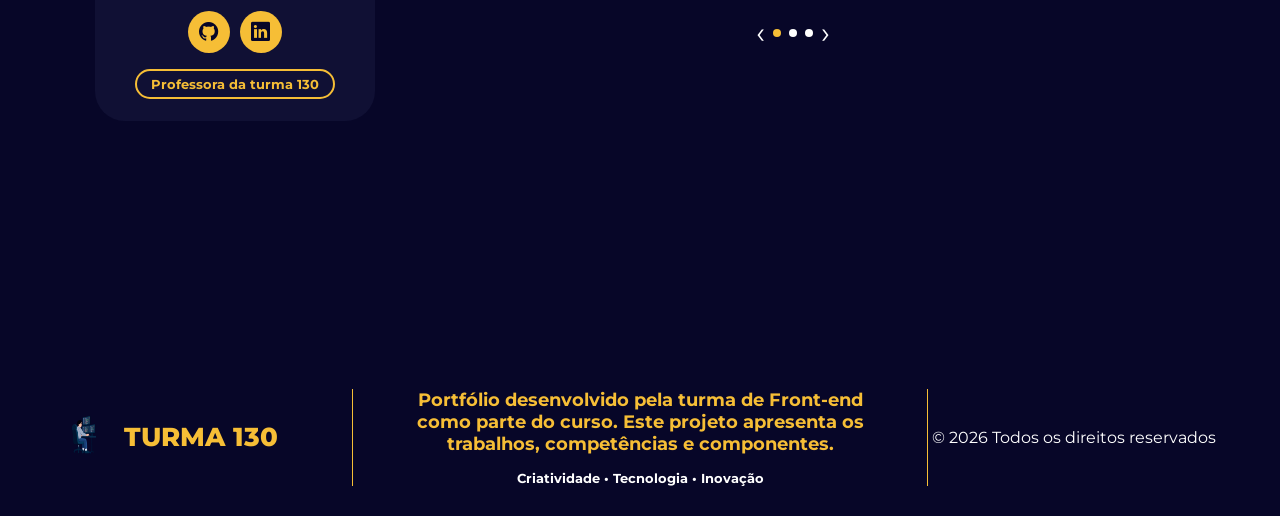
==== commit 615a1e52: "Mudei só para docente" ====
--- a/index.html
+++ b/index.html
@@ -37,7 +37,7 @@
                 <li><a href="#início">Início</a></li>
                 <li><a href="#Quem somos">Quem somos</a></li>
                 <li><a href="#Nossa turma">Nossa turma</a></li>
-                <li><a href="#Docentes">Docentes</a></li>
+                <li><a href="#Docentes">Docente</a></li>
             </ul>
 
         </nav>
@@ -243,7 +243,7 @@
     <section class="docentes" id="Docentes">
 
         <div class="header-secao">
-            <h2><span>DO</span>CENTES</h2>
+            <h2><span>DO</span>CENTE</h2>
             <div class="divider">
                 <span class="star">★</span>
             </div>
--- a/src/css/footer.css
+++ b/src/css/footer.css
@@ -1,83 +1,79 @@
+/* --- ESTILO BASE (MOBILE FIRST) --- */
 .footer {
-    background-color: #07052f;
+  background-color: var(--background, #07052f);
+  color: var(--font-color);
+  width: 100%;
+  min-height: 150px;
+  padding: 30px 5%;
+  box-sizing: border-box;
 
-    width: 100%;
-    min-height: 150px;
-    padding: 30px 5%;
+  /* Layout em coluna para telas pequenas */
+  display: flex;
+  flex-direction: column;
+  align-items: center;
+  gap: 30px;
+}
 
+/* Parte logo e turma */
+.footer-logo {
+  display: flex;
+  align-items: center;
+  justify-content: center;
+  gap: 20px;
+}
+
+.footer-logo h2 {
+  color: var(--secondary-color);
+  font-size: 26px;
+  margin: 0;
+}
+
+/* Informações do centro do footer */
+.footer-info {
+  text-align: center;
+  padding: 0 20px;
+}
+
+.footer-info p:first-child {
+  color: var(--secondary-color);
+  font-size: 18px;
+  font-weight: bold;
+  margin: 0 0 15px;
+}
+
+.footer-info p:last-child {
+  font-size: 13px;
+  font-weight: bold;
+  margin: 0;
+}
+
+/* Parte dos direitos autorais */
+.footer-direitos {
+  text-align: center;
+}
+
+
+/* --- LAYOUT PARA DESKTOP (A partir de 768px) --- */
+@media (min-width: 768px) {
+  .footer {
     display: grid;
     grid-template-columns: 1fr 2fr 1fr;
     align-items: center;
+    gap: 0;
+  }
 
-    box-sizing: border-box;
-}
+  .footer-logo {
+    justify-content: flex-start;
+    padding-right: 20px;
+  }
 
-
-.footer {
-    background-color: var(--background);
-    color: var(--font-color);
-
-    width: 100%;
-    padding: 30px 5%;
-
-    display: grid;
-    grid-template-columns: 1fr 2fr 1fr;
-    align-items: center;
-
-    box-sizing: border-box;
-}
-
-/* parte logo e turma*/
-
-.footer-logo {
-    display: flex;
-    align-items: center;
-    justify-content: center;
-    gap: 30px;
-
-    padding-right: 40px;
-}
-
-.footer-logo h2 {
-    color: var(--secondary-color);
-    font-size: 26px;
-    margin: 0;
-}
-
-/*  informaoes do centro do footer */
-
-.footer-info {
-    text-align: center;
-
+  .footer-info {
     padding: 0 40px;
-
     border-left: 1px solid var(--secondary-color);
     border-right: 1px solid var(--secondary-color);
+  }
+
+  .footer-direitos {
+    text-align: right;
+  }
 }
-
-.footer-info p:first-child {
-    color: var(--secondary-color);
-    font-size: 18px;
-    font-weight: bold;
-    margin: 0 0 25px;
-}
-
-.footer-info p:last-child {
-    font-size: 13px;
-    font-weight: bold;
-    margin: 0;
-}
-
-
-/* parte dos direitos autorais */
-
-.footer-direitos {
-    text-align: center;
-    padding-left: 40px;
-}
-
-.footer-direitos p {
-    font-size: 18px;
-    line-height: 1.5;
-    margin: 0;
-}
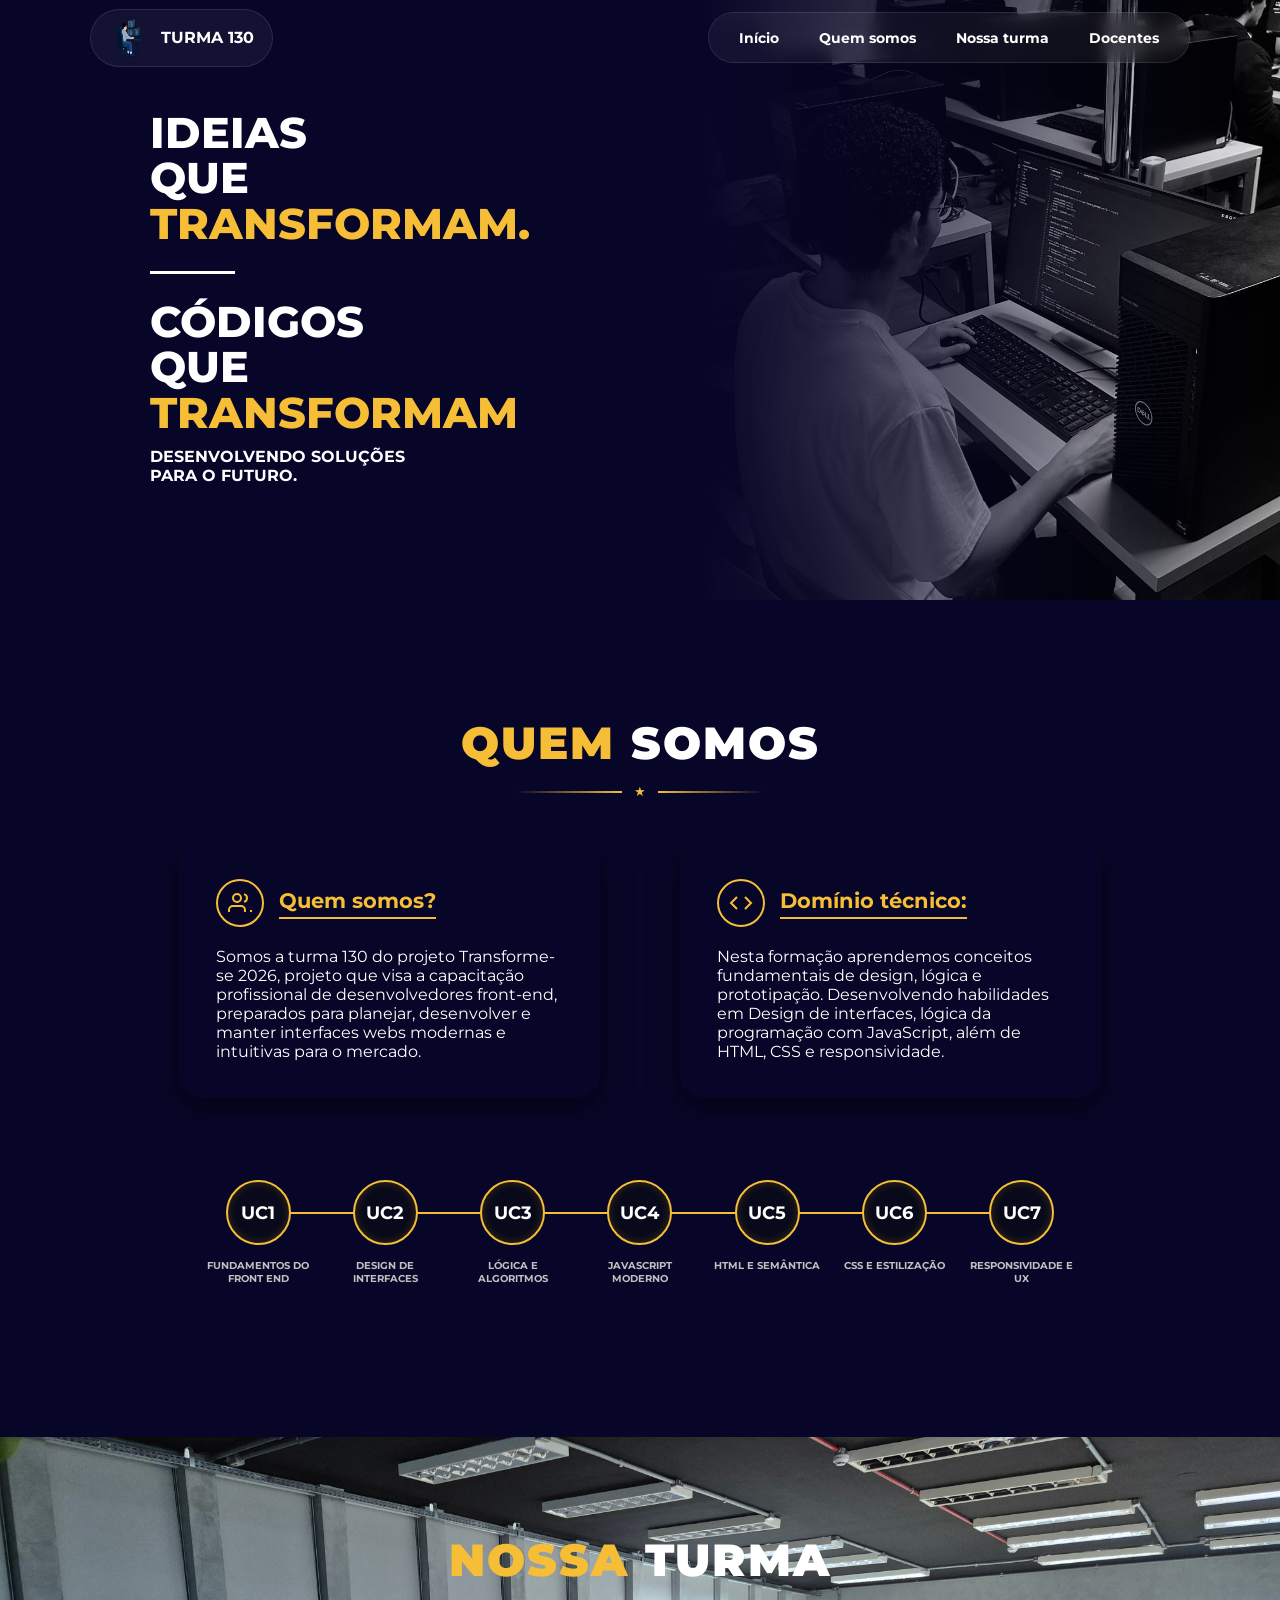
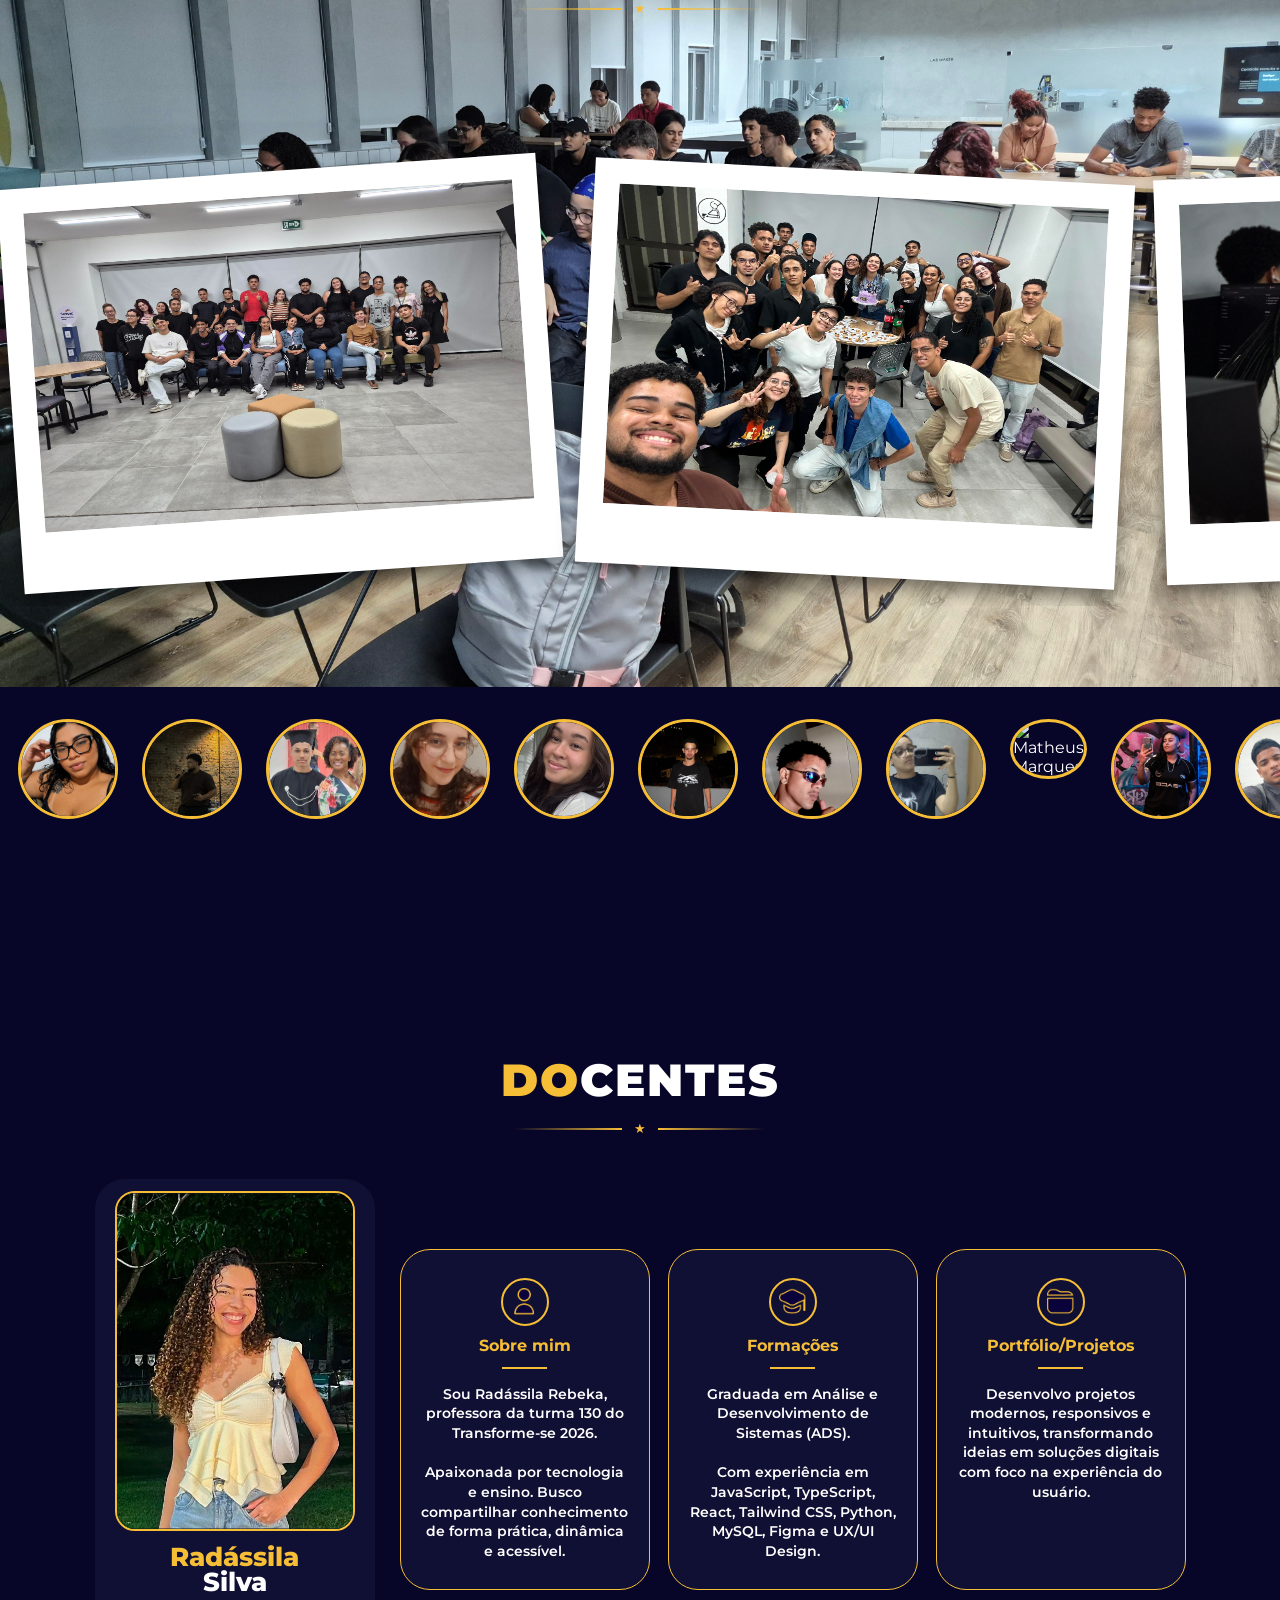
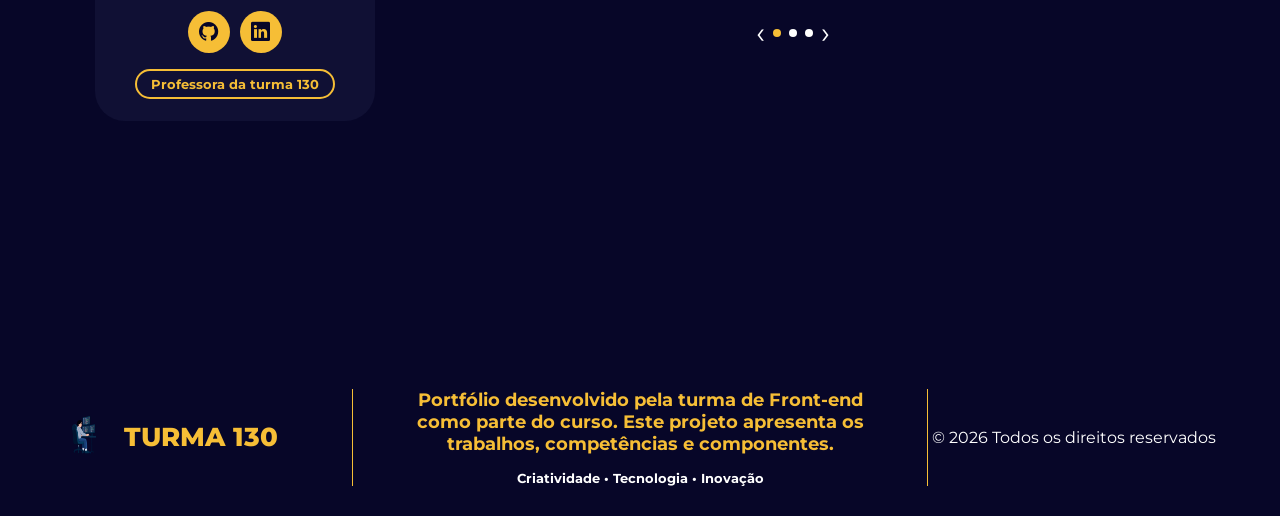
==== commit c2acd470: "add menu hamburguer" ====
--- a/index.html
+++ b/index.html
@@ -37,10 +37,23 @@
                 <li><a href="#início">Início</a></li>
                 <li><a href="#Quem somos">Quem somos</a></li>
                 <li><a href="#Nossa turma">Nossa turma</a></li>
-                <li><a href="#Docentes">Docente</a></li>
+                <li><a href="#Docentes">Docentes</a></li>
             </ul>
 
         </nav>
+
+        <div class="icon-menu-mobile">
+            <button onclick="menuShow()"><i class="bi bi-three-dots-vertical"></i></button>
+        </div>
+
+        <div class="mobile-menu">
+            <ul>
+                <li><a href="#início" class="nav-mobile">Início</a></li>
+                <li><a href="#Quem somos" class="nav-mobile">Quem somos</a></li>
+                <li><a href="#Nossa turma" class="nav-mobile">Nossa turma</a></li>
+                <li><a href="#Docentes" class="nav-mobile">Docentes</a></li>
+            </ul>
+        </div>
 
         <main>
             <h1>
@@ -243,7 +256,7 @@
     <section class="docentes" id="Docentes">
 
         <div class="header-secao">
-            <h2><span>DO</span>CENTE</h2>
+            <h2><span>DO</span>CENTES</h2>
             <div class="divider">
                 <span class="star">★</span>
             </div>
@@ -391,4 +404,5 @@
     <script src="src/scripts/docente.js"></script>
     <script src="src/scripts/animacao_polaroids.js"></script>
     <script type="module" src="src/scripts/listar_alunos.js"></script>
+    <script src="src/scripts/menuShow.js"></script>
 </html>
--- a/src/css/header.css
+++ b/src/css/header.css
@@ -64,9 +64,7 @@
 .logo img {
     width: 40px;
     height: 40px;
-
-    border-radius: 50%;
-    
+    border-radius: 50%;  
 }
 
 .navbar ul {
@@ -96,13 +94,84 @@
     color: var(--secondary-color);
 }
 
-/* CONTEÚDO */
+.icon-menu-mobile {
+    display: none;
+}
+
+.icon-menu-mobile button {
+    border: none;
+    background: transparent;
+
+    color: var(--secondary-color);
+    font-size: 2rem;
+
+    cursor: pointer;
+}
+
+/* MENU ABERTO */
+
+.mobile-menu {
+    display: none;
+
+    position: fixed;
+    inset: 0;
+
+    width: 100%;
+    height: 100vh;
+
+    background: #070628ae;
+
+    z-index: 9998;
+}
+
+.mobile-menu.open {
+    display: flex;
+    align-items: center;
+    justify-content: center;
+}
+
+.mobile-menu ul {
+    display: flex;
+    flex-direction: column;
+    align-items: center;
+    justify-content: center;
+
+    gap: 35px;
+
+    width: 100%;
+
+    padding: 0;
+    margin: 0;
+
+    list-style: none;
+}
+
+.mobile-menu ul li {
+    padding: 0;
+}
+
+.mobile-menu ul li a {
+    color: #fff;
+
+    text-decoration: none;
+
+    font-size: 1.3rem;
+    font-weight: bold;
+
+    transition: 0.3s;
+}
+
+.mobile-menu ul li a:hover {
+    color: var(--secondary-color);
+}
 
 main {
     position: relative;
     z-index: 2;
 
     margin: 110px 0 0 150px;
+
+    max-width: 600px;
 }
 
 h1,
@@ -131,4 +200,91 @@
     font-size: 1rem;
     font-weight: bold;
     line-height: 1.2;
+}
+
+@media (max-width: 1000px) {
+
+    main {
+        margin: 120px 0 0 8vw;
+        max-width: 500px;
+    }
+
+    h1,
+    h2 {
+        font-size: 2.4rem;
+    }
+
+    main p {
+        font-size: 0.95rem;
+    }
+}
+
+@media (max-width: 800px) {
+
+    main {
+        margin: 0;
+        padding: 130px 30px 40px;
+
+        max-width: 100%;
+    }
+
+    h1,
+    h2 {
+        font-size: clamp(2rem, 9vw, 2.5rem);
+    }
+
+    hr {
+        width: 65px;
+        margin: 20px 0;
+    }
+
+    main p {
+        font-size: 0.9rem;
+    }
+}
+
+@media (max-width: 480px) {
+
+    main {
+        padding: 120px 25px 30px;
+    }
+
+    h1,
+    h2 {
+        font-size: 1.9rem;
+    }
+
+    hr {
+        width: 55px;
+        margin: 18px 0;
+    }
+
+    main p {
+        font-size: 0.8rem;
+    }
+}
+
+
+@media (max-width: 800px) {
+
+    /* esconde menu desktop */
+    .navbar {
+        display: none;
+    }
+
+    .icon-menu-mobile {
+        display: block;
+
+        position: fixed;
+
+        top: 20px;
+        right: 25px;
+
+        z-index: 10000;
+    }
+
+    main {
+        margin: 100px 30px 0;
+    }
+
 }
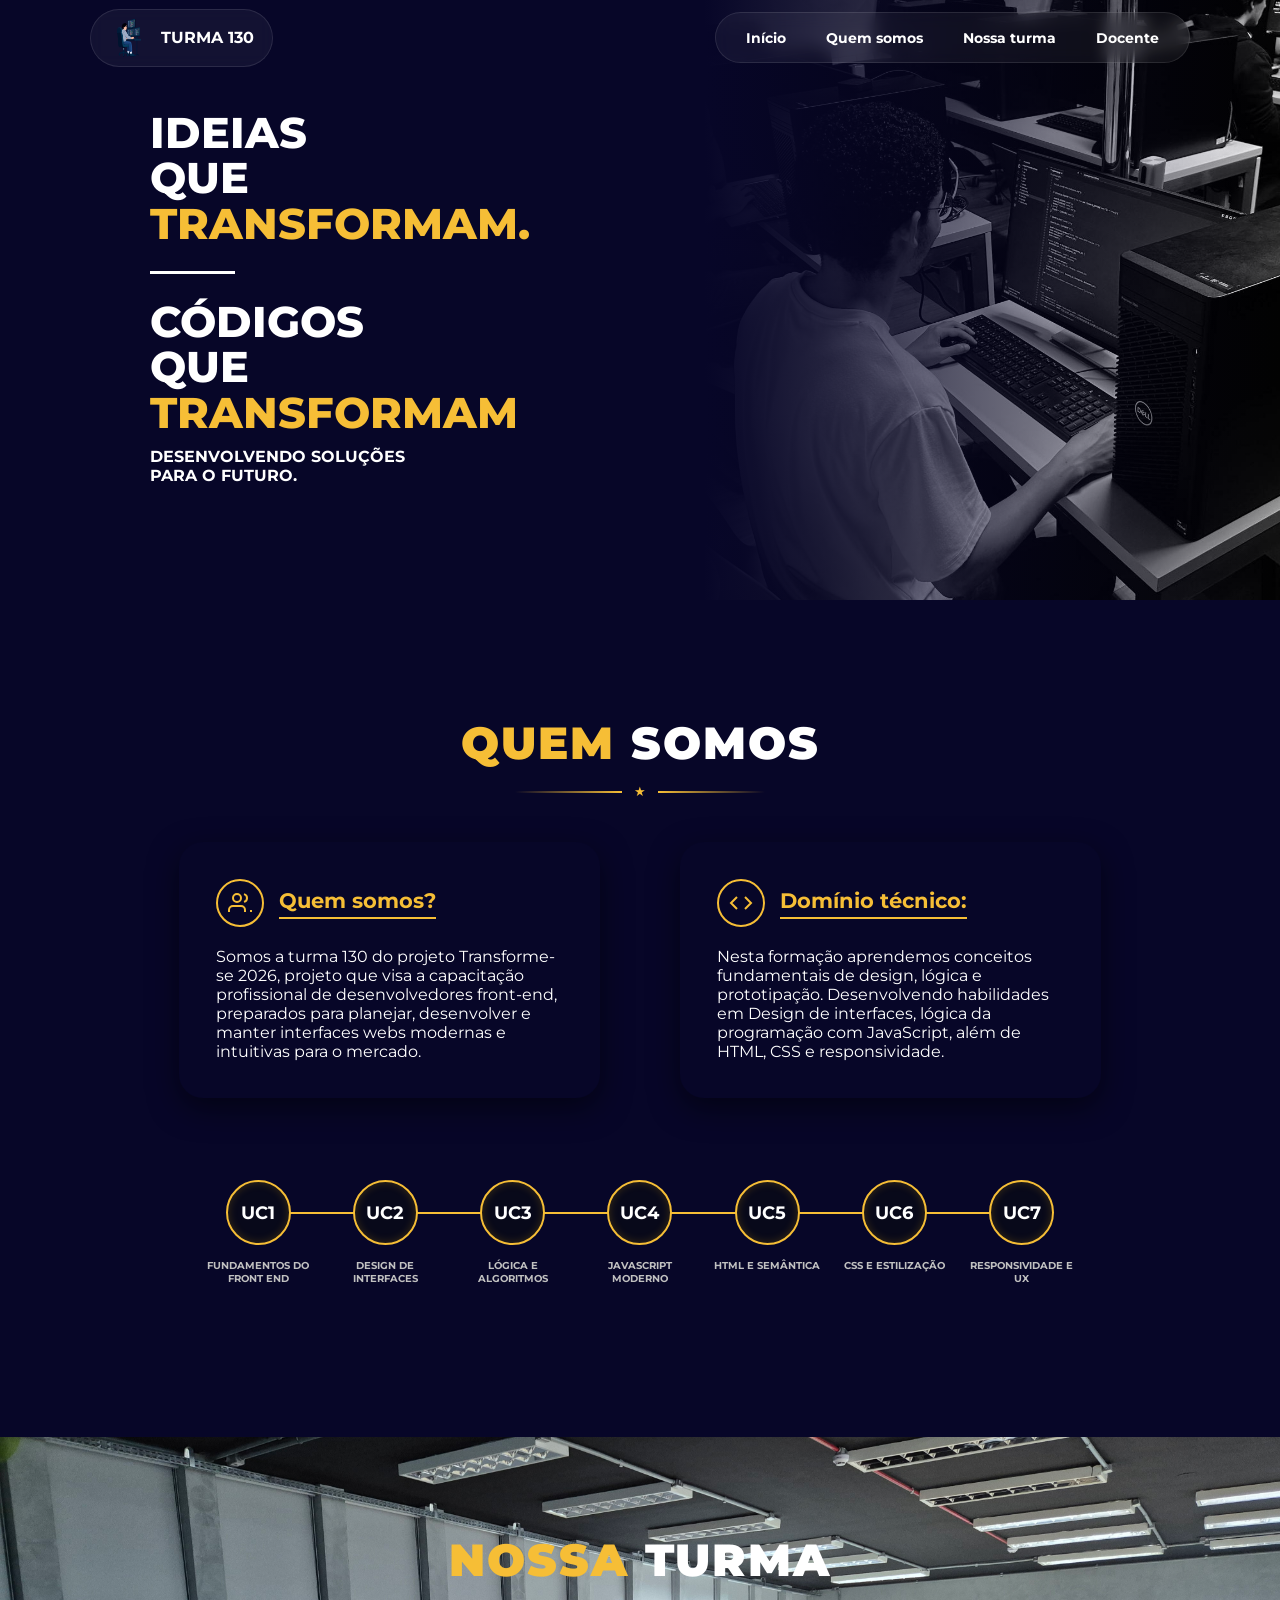
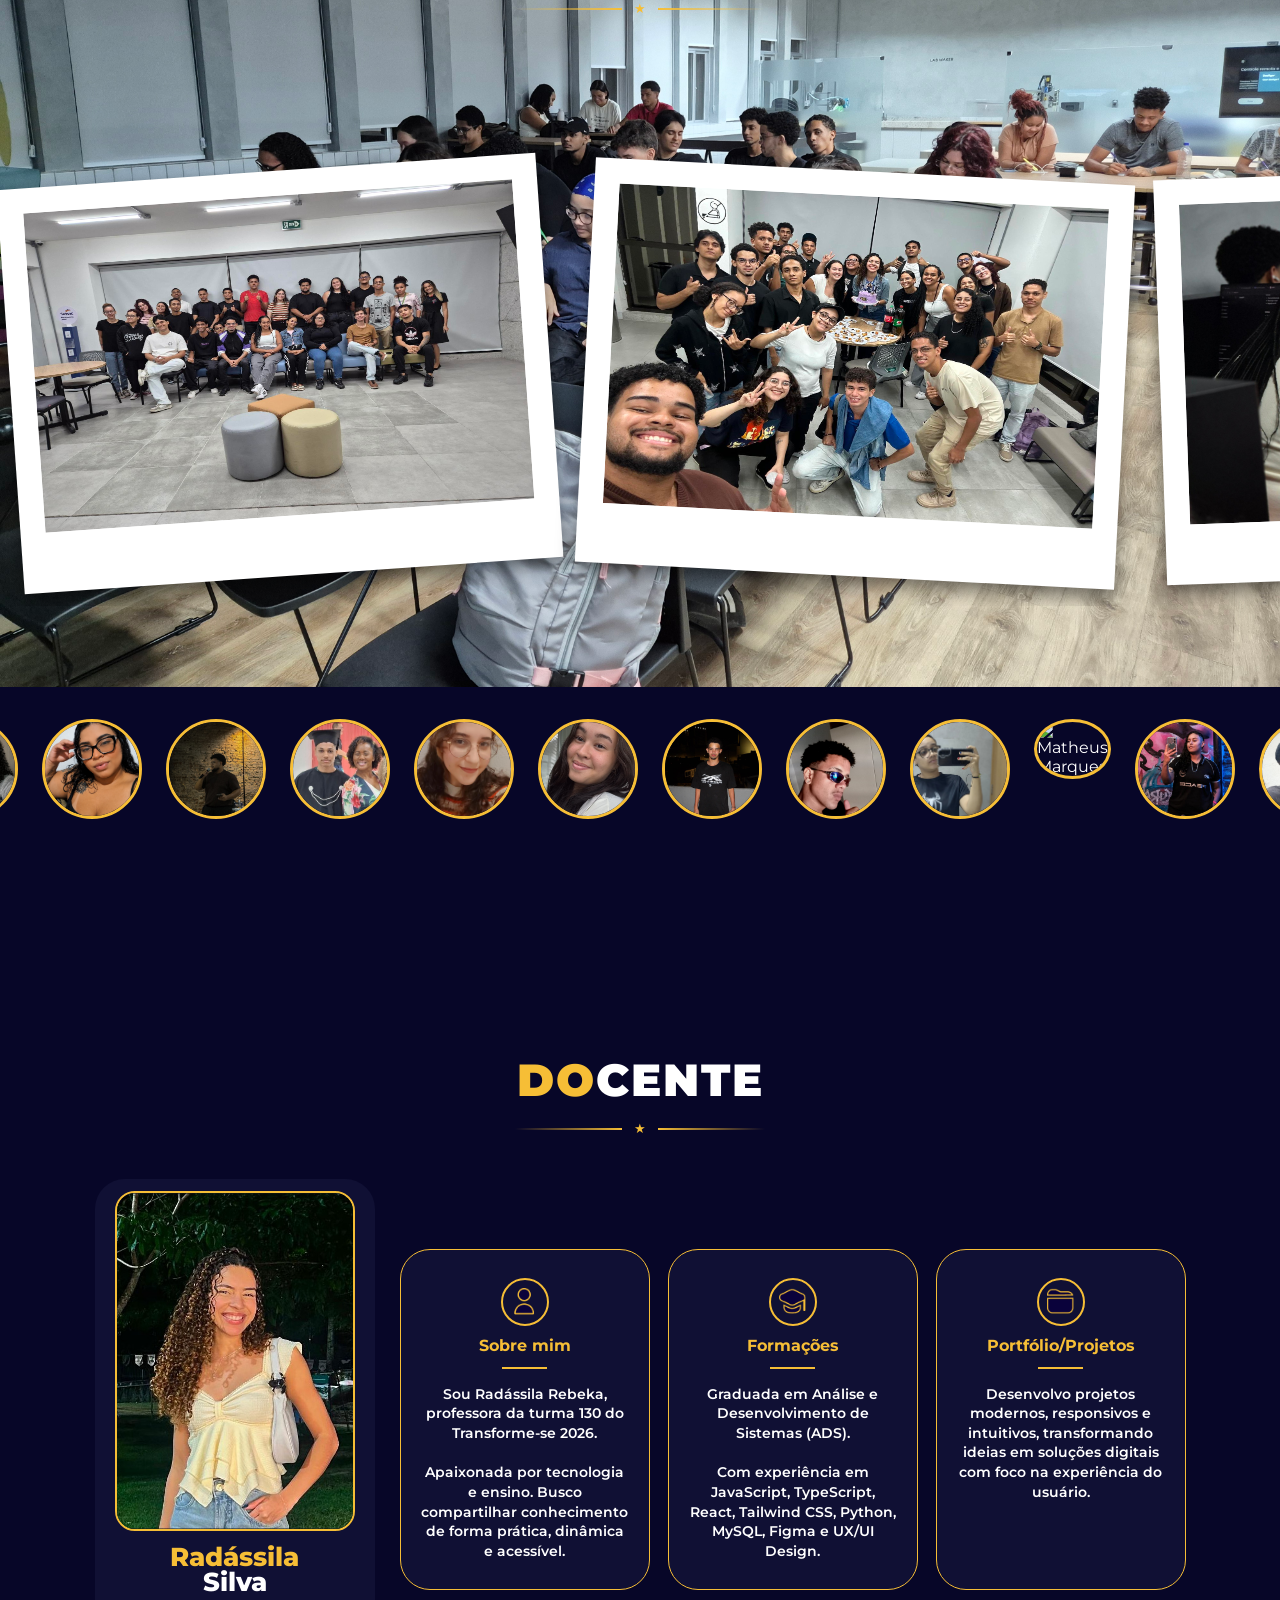
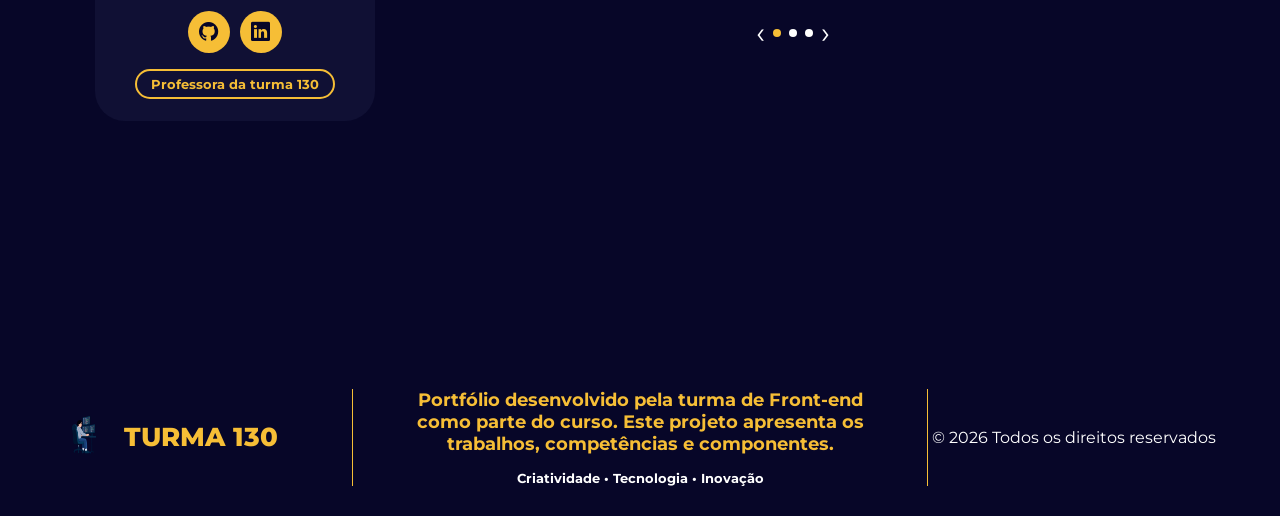
==== commit e7abcbab: "Merge branch 'main' of https://github.com/carlhenriquex/portfolio_turma130_transforme-se_senac" ====
--- a/index.html
+++ b/index.html
@@ -37,7 +37,7 @@
                 <li><a href="#início">Início</a></li>
                 <li><a href="#Quem somos">Quem somos</a></li>
                 <li><a href="#Nossa turma">Nossa turma</a></li>
-                <li><a href="#Docentes">Docentes</a></li>
+                <li><a href="#Docentes">Docente</a></li>
             </ul>
 
         </nav>
@@ -256,7 +256,7 @@
     <section class="docentes" id="Docentes">
 
         <div class="header-secao">
-            <h2><span>DO</span>CENTES</h2>
+            <h2><span>DO</span>CENTE</h2>
             <div class="divider">
                 <span class="star">★</span>
             </div>
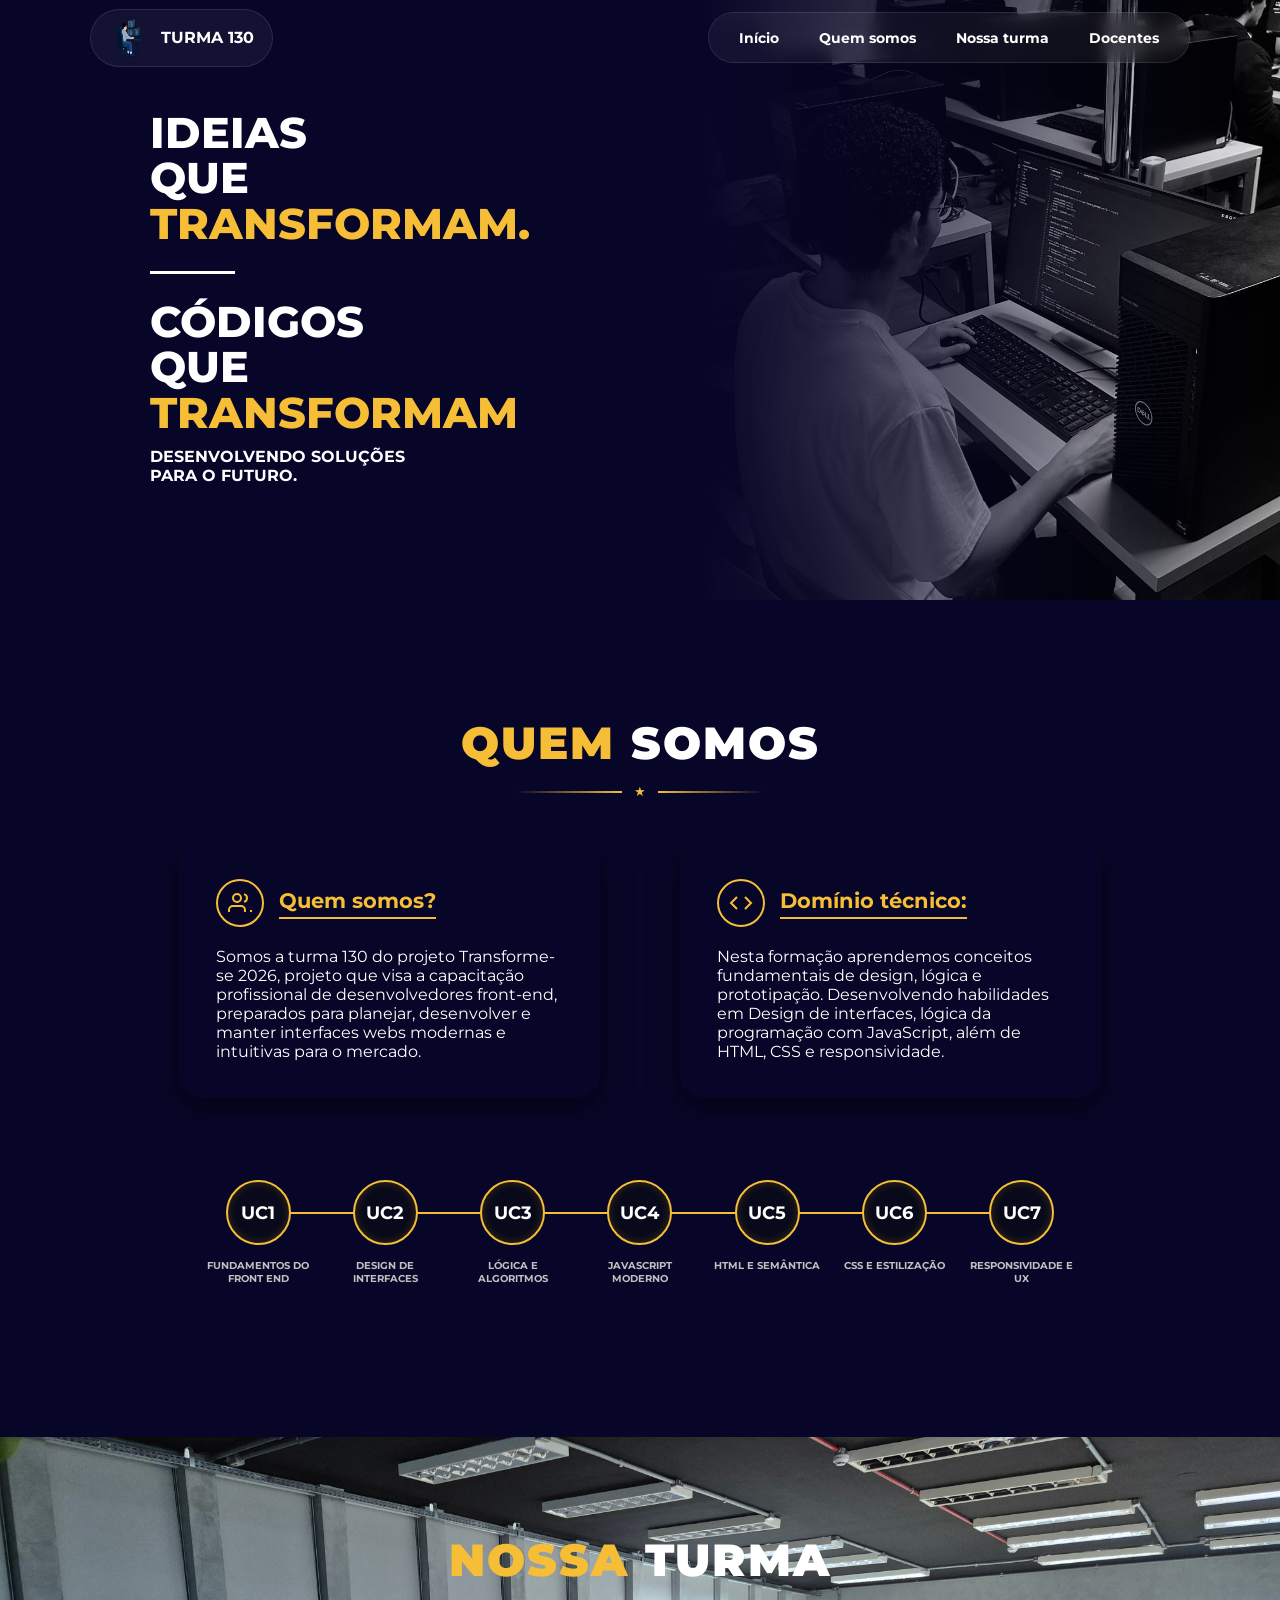
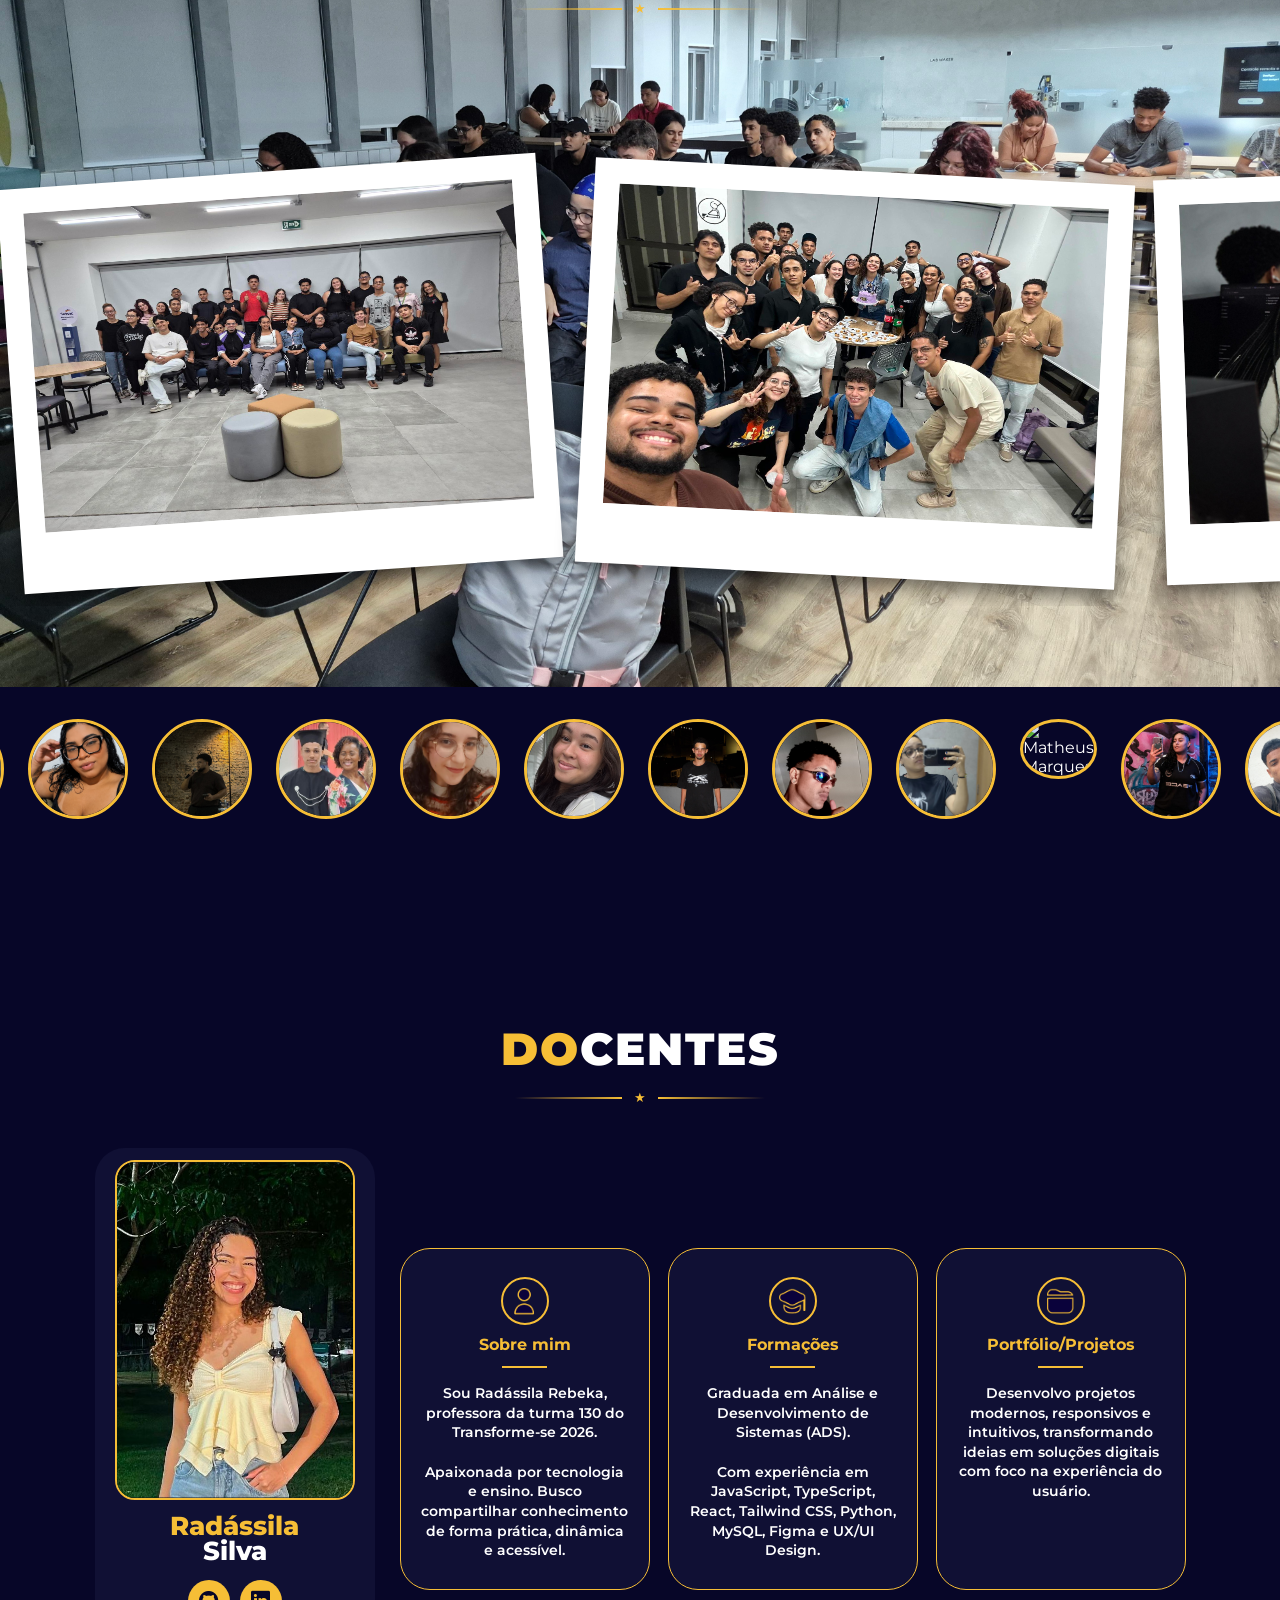
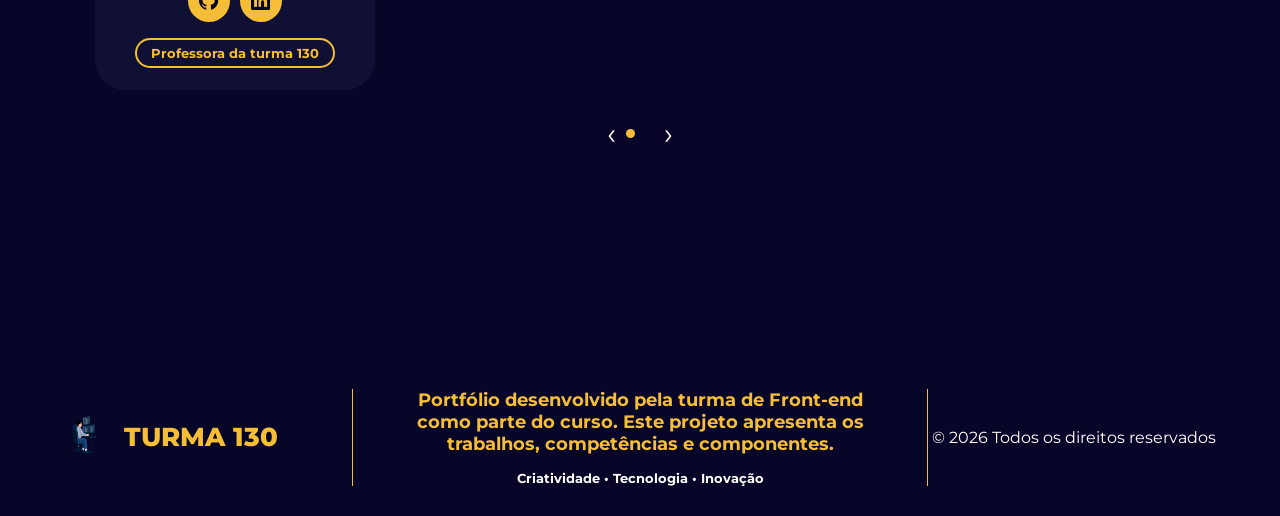
==== commit df32916e: "Adicionado a professora Tamara!" ====
--- a/index.html
+++ b/index.html
@@ -37,23 +37,10 @@
                 <li><a href="#início">Início</a></li>
                 <li><a href="#Quem somos">Quem somos</a></li>
                 <li><a href="#Nossa turma">Nossa turma</a></li>
-                <li><a href="#Docentes">Docente</a></li>
+                <li><a href="#Docentes">Docentes</a></li>
             </ul>
 
         </nav>
-
-        <div class="icon-menu-mobile">
-            <button onclick="menuShow()"><i class="bi bi-three-dots-vertical"></i></button>
-        </div>
-
-        <div class="mobile-menu">
-            <ul>
-                <li><a href="#início" class="nav-mobile">Início</a></li>
-                <li><a href="#Quem somos" class="nav-mobile">Quem somos</a></li>
-                <li><a href="#Nossa turma" class="nav-mobile">Nossa turma</a></li>
-                <li><a href="#Docentes" class="nav-mobile">Docentes</a></li>
-            </ul>
-        </div>
 
         <main>
             <h1>
@@ -253,122 +240,299 @@
     </section>
     
     <!-- Ewerton Henrique -->
-    <section class="docentes" id="Docentes">
-
-        <div class="header-secao">
-            <h2><span>DO</span>CENTE</h2>
-            <div class="divider">
-                <span class="star">★</span>
-            </div>
-        </div>
-
-        <div class="conteudo">
-
-            <div class="perfil">
-
-                <img src="src/img/professoras/radassila.jpg" alt="Foto da docente Radássila Silva">
-
-                <h2 class="github-linkedin"><span>Radássila</span> Silva</h2>
-                <div class="social-links">
-                    <a href="https://github.com/radassila" 
-                    target="_blank"><i class="bi bi-github"></i></a>
-
-                    <a href="https://www.linkedin.com/in/radassilasilva/" 
-                    target="_blank"><i class="bi bi-linkedin"></i></a>
-
-                </div>
-
-                <p>Professora da turma 130</p>
-
-            </div>
-
-            <div class="area-cards">
-
-                <div class="cards">
-
-                    <div class="card-docente ativo">
-
-                        <span class="icone">
-                            <img src="src/img/icons/fi-sr-user.png" alt="Ícone de usuário">
-                        </span>
-
-                        <h3>Sobre mim</h3>
-
-                        <div class="linha-card"></div>
-
-                        <p>
-                            Sou Radássila Rebeka, professora da turma 130
-                            do Transforme-se 2026.
-                        </p>
-
-                        <p>
-                            Apaixonada por tecnologia e ensino. Busco
-                            compartilhar conhecimento de forma prática,
-                            dinâmica e acessível.
-                        </p>
-
-                    </div>
-
-                    <div class="card-docente">
-
-                        <span class="icone">
-                            <img src="src/img/icons/fi-sr-graduation-cap.png" alt="Ícone de graduação">
-                        </span>
-
-                        <h3>Formações</h3>
-
-                        <div class="linha-card"></div>
-
-                        <p>
-                            Graduada em Análise e Desenvolvimento
-                            de Sistemas (ADS).
-                        </p>
-
-                        <p>
-                            Com experiência em JavaScript, TypeScript,
-                            React, Tailwind CSS, Python, MySQL,
-                            Figma e UX/UI Design.
-                        </p>
-
-                    </div>
-
-                    <div class="card-docente">
-
-                        <span class="icone">
-                            <img src="src/img/icons/fi-sr-folder.png" alt="Ícone de pasta">
-                        </span>
-
-                        <h3>Portfólio/Projetos</h3>
-
-                        <div class="linha-card"></div>
-
-                        <p>
-                            Desenvolvo projetos modernos, responsivos
-                            e intuitivos, transformando ideias em soluções
-                            digitais com foco na experiência do usuário.
-                        </p>
-
-                    </div>
-
-                </div>
-
-                <nav class="navegacao">
-
-                    <button id="anterior">‹</button>
-
-                    <button class="bolinha ativo" data-index="0"></button>
-                    <button class="bolinha" data-index="1"></button>
-                    <button class="bolinha" data-index="2"></button>
-
-                    <button id="proximo">›</button>
-
-                </nav>
-
-            </div>
-
-        </div>
-    
-    </section>
+<section class="docentes" id="Docentes">
+
+    <div class="header-secao">
+        <h2><span>DO</span>CENTES</h2>
+
+        <div class="divider">
+            <span class="star">★</span>
+        </div>
+    </div>
+
+
+    <!-- ================================= -->
+    <!-- RADÁSSILA -->
+    <!-- ================================= -->
+
+    <div class="conteudo docente-slide ativo">
+
+        <div class="perfil">
+
+            <img
+                src="src/img/professoras/radassila.jpg"
+                alt="Foto da docente Radássila Silva"
+            >
+
+            <h2 class="github-linkedin">
+                <span>Radássila</span> Silva
+            </h2>
+
+            <div class="social-links">
+
+                <a
+                    href="https://github.com/radassila"
+                    target="_blank"
+                    aria-label="GitHub da Radássila"
+                >
+                    <i class="bi bi-github"></i>
+                </a>
+
+                <a
+                    href="https://www.linkedin.com/in/radassilasilva/"
+                    target="_blank"
+                    aria-label="LinkedIn da Radássila"
+                >
+                    <i class="bi bi-linkedin"></i>
+                </a>
+
+            </div>
+
+            <p>Professora da turma 130</p>
+
+        </div>
+
+
+        <div class="area-cards">
+
+            <div class="cards">
+
+                <div class="card-docente ativo">
+
+                    <span class="icone">
+                        <img
+                            src="src/img/icons/fi-sr-user.png"
+                            alt="Ícone de usuário"
+                        >
+                    </span>
+
+                    <h3>Sobre mim</h3>
+
+                    <div class="linha-card"></div>
+
+                    <p>
+                        Sou Radássila Rebeka, professora da turma 130
+                        do Transforme-se 2026.
+                    </p>
+
+                    <p>
+                        Apaixonada por tecnologia e ensino. Busco
+                        compartilhar conhecimento de forma prática,
+                        dinâmica e acessível.
+                    </p>
+
+                </div>
+
+
+                <div class="card-docente">
+
+                    <span class="icone">
+                        <img
+                            src="src/img/icons/fi-sr-graduation-cap.png"
+                            alt="Ícone de graduação"
+                        >
+                    </span>
+
+                    <h3>Formações</h3>
+
+                    <div class="linha-card"></div>
+
+                    <p>
+                        Graduada em Análise e Desenvolvimento
+                        de Sistemas (ADS).
+                    </p>
+
+                    <p>
+                        Com experiência em JavaScript, TypeScript,
+                        React, Tailwind CSS, Python, MySQL,
+                        Figma e UX/UI Design.
+                    </p>
+
+                </div>
+
+
+                <div class="card-docente">
+
+                    <span class="icone">
+                        <img
+                            src="src/img/icons/fi-sr-folder.png"
+                            alt="Ícone de pasta"
+                        >
+                    </span>
+
+                    <h3>Portfólio/Projetos</h3>
+
+                    <div class="linha-card"></div>
+
+                    <p>
+                        Desenvolvo projetos modernos, responsivos
+                        e intuitivos, transformando ideias em soluções
+                        digitais com foco na experiência do usuário.
+                    </p>
+
+                </div>
+
+            </div>
+
+        </div>
+
+    </div>
+
+
+    <!-- ================================= -->
+    <!-- TAMARA -->
+    <!-- ================================= -->
+
+    <div class="conteudo docente-slide">
+
+        <div class="perfil">
+
+            <img
+                src="src/img/professoras/tamara.jpeg"
+                alt="Foto da docente Tamara Borges"
+            >
+
+            <h2 class="github-linkedin">
+                <span>Tamara</span> Borges
+            </h2>
+
+            <div class="social-links">
+
+                <a
+                    href="https://www.instagram.com/tamaravivianaa_?igsh=Y2Z1aDl6cG0wdTk2"
+                    target="_blank"
+                    aria-label="Instagram da Tamara"
+                >
+                    <i class="bi bi-instagram"></i>
+                </a>
+
+                <a
+                    href="https://www.facebook.com/share/192j6MBTb4/"
+                    target="_blank"
+                    aria-label="Facebook da Tamara"
+                >
+                    <i class="bi bi-facebook"></i>
+                </a>
+
+            </div>
+
+            <p>Professora da turma 130</p>
+
+        </div>
+
+
+        <div class="area-cards">
+
+            <div class="cards">
+
+                <div class="card-docente ativo">
+
+                    <span class="icone">
+                        <img
+                            src="src/img/icons/fi-sr-user.png"
+                            alt="Ícone de usuário"
+                        >
+                    </span>
+
+                    <h3>Sobre mim</h3>
+
+                    <div class="linha-card"></div>
+
+                    <p>
+                        Sou Tamara Borges, entusiasta da educação
+                        e do desenvolvimento profissional.
+                    </p>
+
+                    <p>
+                        Busco compartilhar conhecimento de forma
+                        acessível, dinâmica e inclusiva.
+                    </p>
+
+                </div>
+
+
+                <div class="card-docente">
+
+                    <span class="icone">
+                        <img
+                            src="src/img/icons/fi-sr-graduation-cap.png"
+                            alt="Ícone de graduação"
+                        >
+                    </span>
+
+                    <h3>Formações</h3>
+
+                    <div class="linha-card"></div>
+
+                    <p>
+                        Graduada em Ciências Econômicas e Pedagogia,
+                        com especialização em Psicopedagogia.
+                    </p>
+
+                    <p>
+                        Possui experiência nas áreas financeira,
+                        administrativa e educacional.
+                    </p>
+
+                </div>
+
+
+                <div class="card-docente">
+
+                    <span class="icone">
+                        <img
+                            src="src/img/icons/fi-sr-folder.png"
+                            alt="Ícone de pasta"
+                        >
+                    </span>
+
+                    <h3>Portfólio/Projetos</h3>
+
+                    <div class="linha-card"></div>
+
+                    <p>
+                        Atua na educação com cursos técnicos
+                        e profissionalizantes.
+                    </p>
+
+                    <p>
+                        Também possui experiência com formação
+                        e desenvolvimento de profissionais do trânsito.
+                    </p>
+
+                </div>
+
+            </div>
+
+        </div>
+
+    </div>
+
+
+    <!-- ================================= -->
+    <!-- NAVEGAÇÃO ENTRE AS DOCENTES -->
+    <!-- CORREÇÃO: fica FORA dos dois slides -->
+    <!-- ================================= -->
+
+    <nav class="navegacao-docentes">
+
+        <button id="docente-anterior">‹</button>
+
+        <button
+            class="bolinha-docente ativo"
+            data-index="0"
+        ></button>
+
+        <button
+            class="bolinha-docente"
+            data-index="1"
+        ></button>
+
+        <button id="docente-proximo">›</button>
+
+    </nav>
+
+</section>
     
     <!-- Sabrina Barros -->
     <footer class="footer">
@@ -404,5 +568,4 @@
     <script src="src/scripts/docente.js"></script>
     <script src="src/scripts/animacao_polaroids.js"></script>
     <script type="module" src="src/scripts/listar_alunos.js"></script>
-    <script src="src/scripts/menuShow.js"></script>
 </html>
--- a/src/css/docente.css
+++ b/src/css/docente.css
@@ -334,4 +334,60 @@
         padding: 24px 16px;
     }
 
+}
+
+/* =============================== */
+/* CARROSSEL ENTRE AS DOCENTES */
+/* =============================== */
+
+.conteudo.docente-slide {
+    display: none;
+}
+
+.conteudo.docente-slide.ativo {
+    display: flex;
+}
+
+
+/* NAVEGAÇÃO DAS DOCENTES */
+
+.navegacao-docentes {
+    width: 100%;
+
+    margin-top: 25px;
+
+    display: flex;
+    align-items: center;
+    justify-content: center;
+
+    gap: 10px;
+}
+
+.navegacao-docentes button {
+    border: none;
+    background: transparent;
+
+    color: white;
+
+    cursor: pointer;
+}
+
+#docente-anterior,
+#docente-proximo {
+    font-size: 30px;
+}
+
+.bolinha-docente {
+    width: 9px;
+    height: 9px;
+
+    padding: 0;
+
+    border-radius: 50%;
+
+    background: white;
+}
+
+.bolinha-docente.ativo {
+    background: var(--secondary-color);
 }
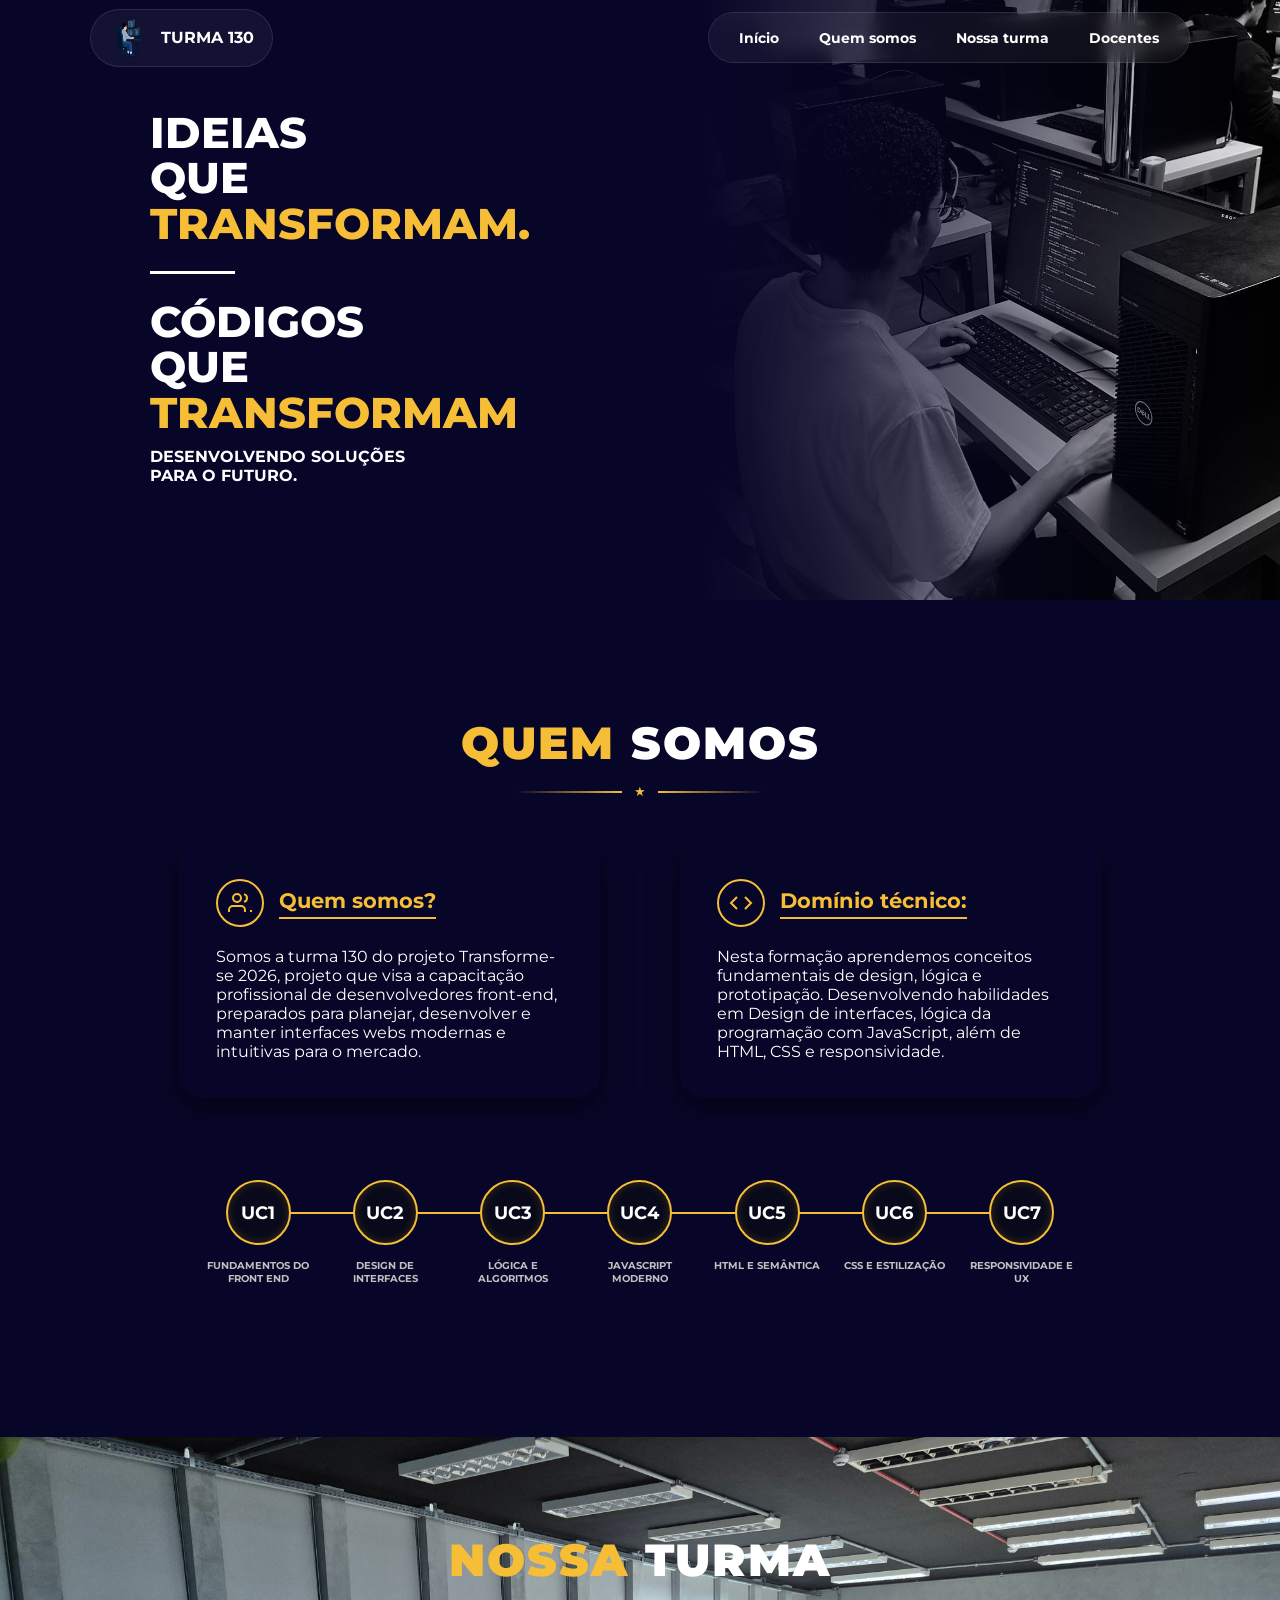
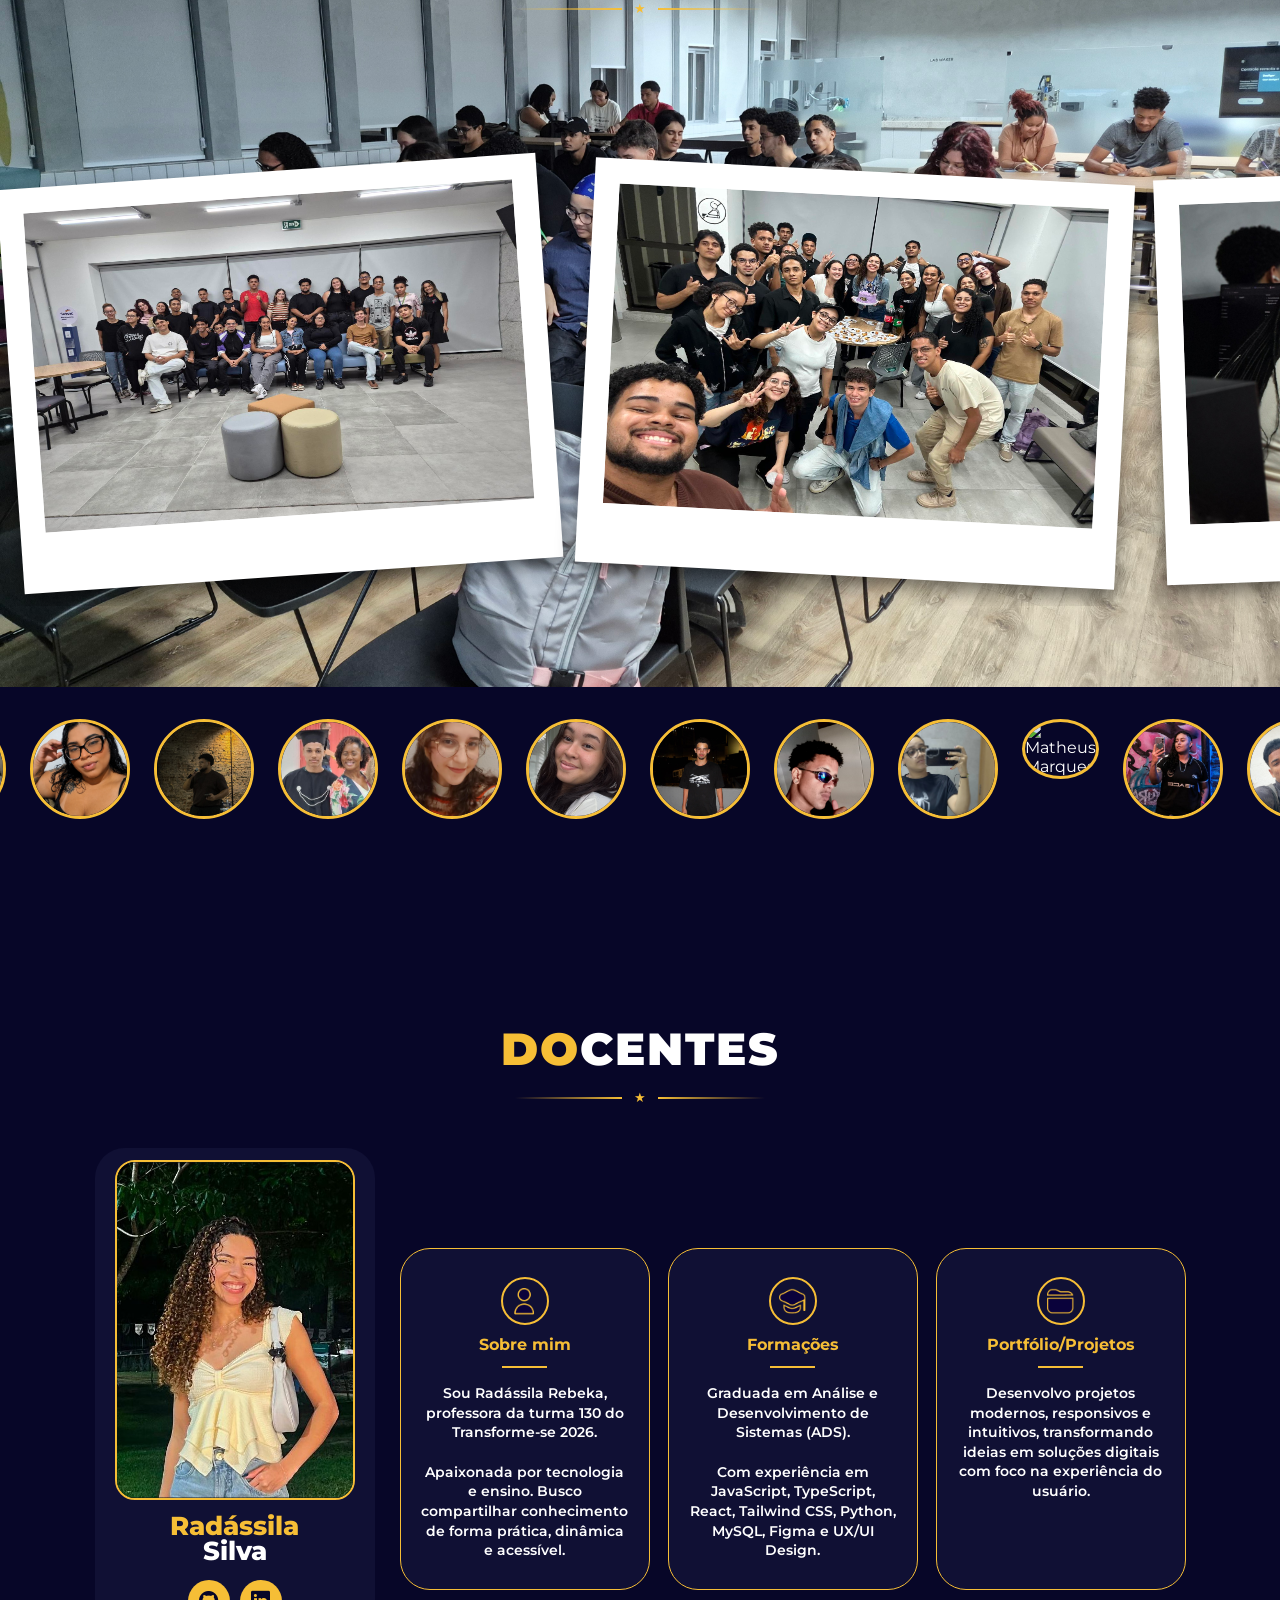
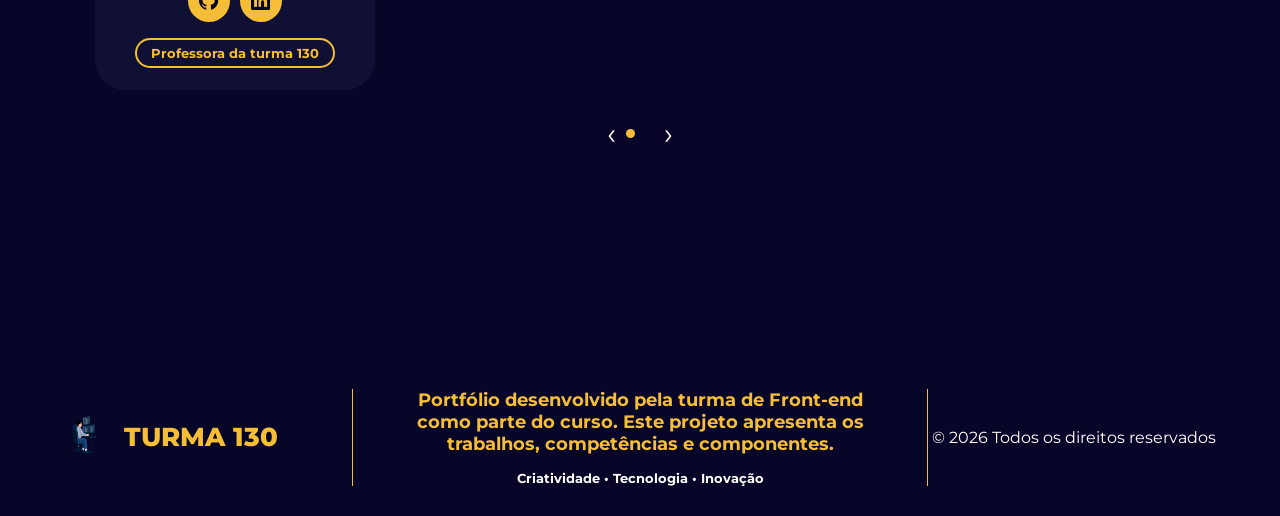
==== commit d3c4b6a8: "Merge branch 'main' of https://github.com/carlhenriquex/portfolio_turma130_transforme-se_senac" ====
--- a/index.html
+++ b/index.html
@@ -41,6 +41,19 @@
             </ul>
 
         </nav>
+
+        <div class="icon-menu-mobile">
+            <button onclick="menuShow()"><i class="bi bi-three-dots-vertical"></i></button>
+        </div>
+
+        <div class="mobile-menu">
+            <ul>
+                <li><a href="#início" class="nav-mobile">Início</a></li>
+                <li><a href="#Quem somos" class="nav-mobile">Quem somos</a></li>
+                <li><a href="#Nossa turma" class="nav-mobile">Nossa turma</a></li>
+                <li><a href="#Docentes" class="nav-mobile">Docentes</a></li>
+            </ul>
+        </div>
 
         <main>
             <h1>
@@ -568,4 +581,5 @@
     <script src="src/scripts/docente.js"></script>
     <script src="src/scripts/animacao_polaroids.js"></script>
     <script type="module" src="src/scripts/listar_alunos.js"></script>
+    <script src="src/scripts/menuShow.js"></script>
 </html>
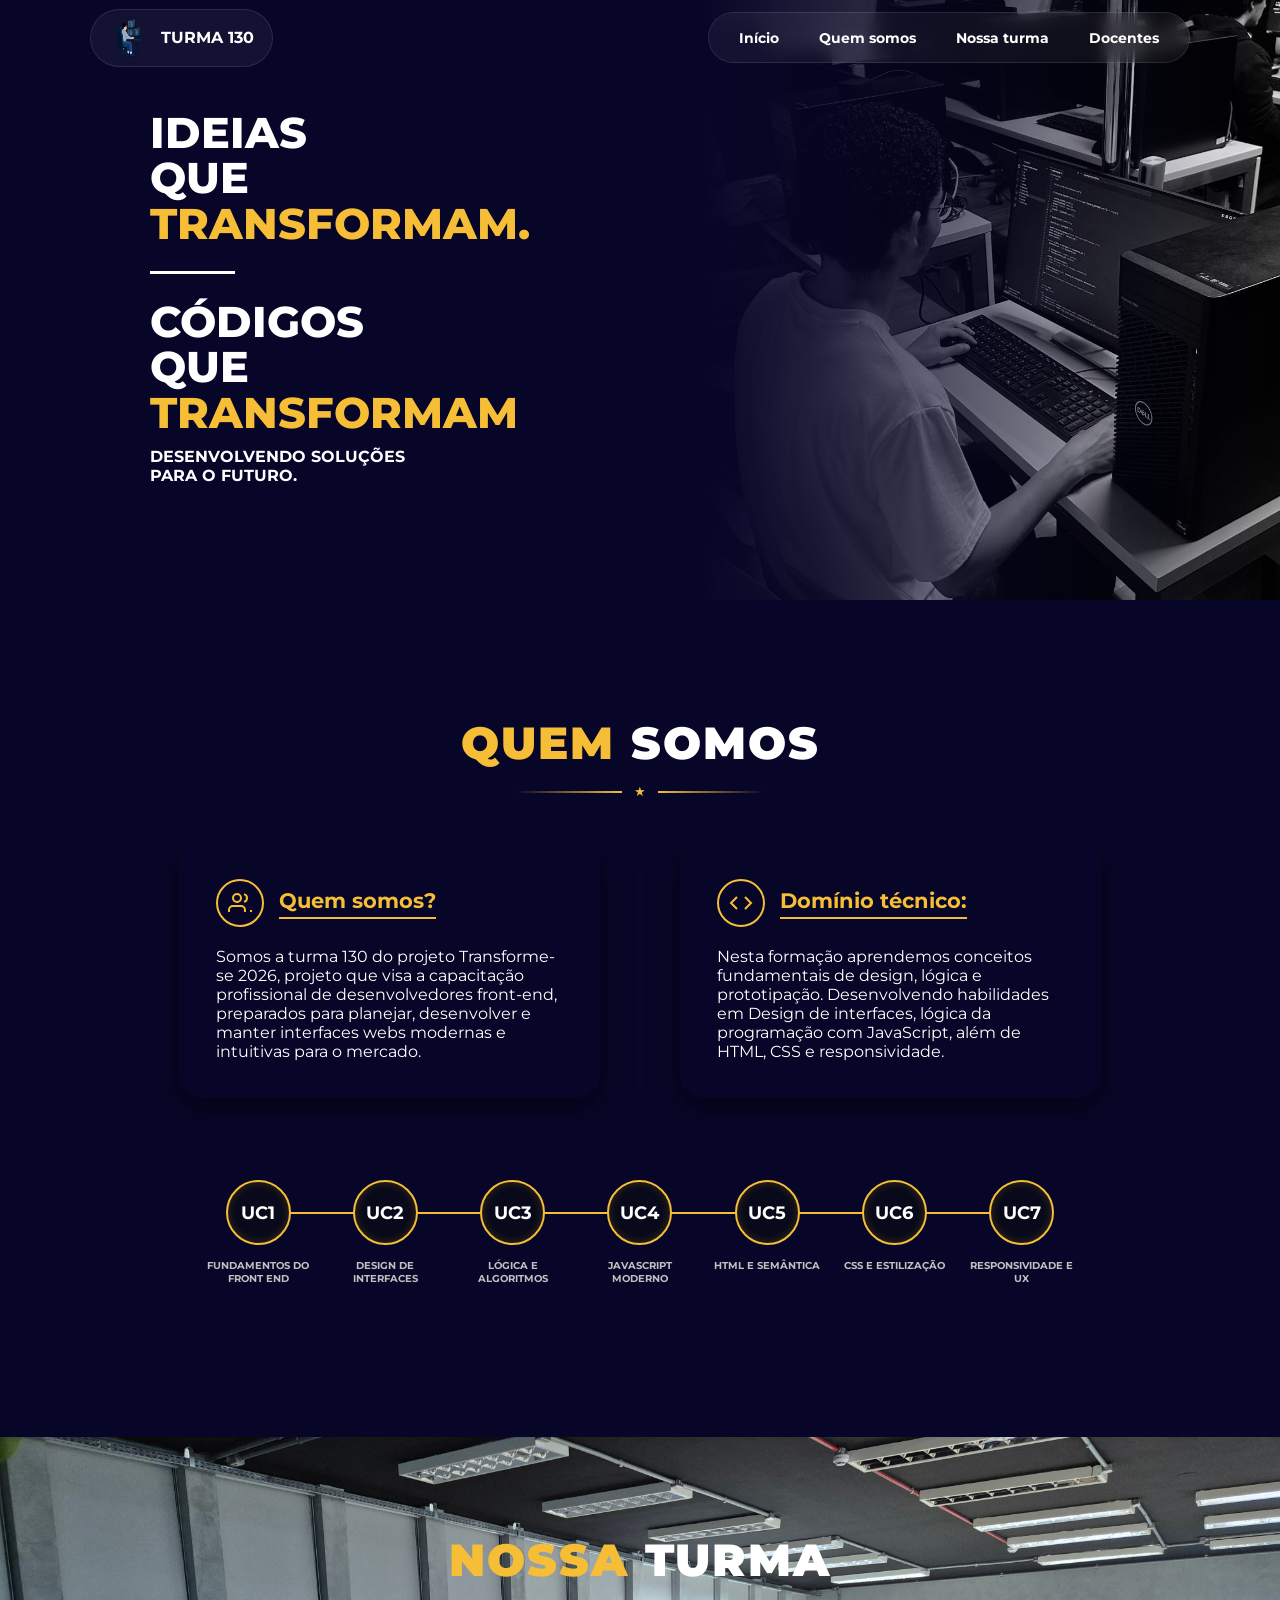
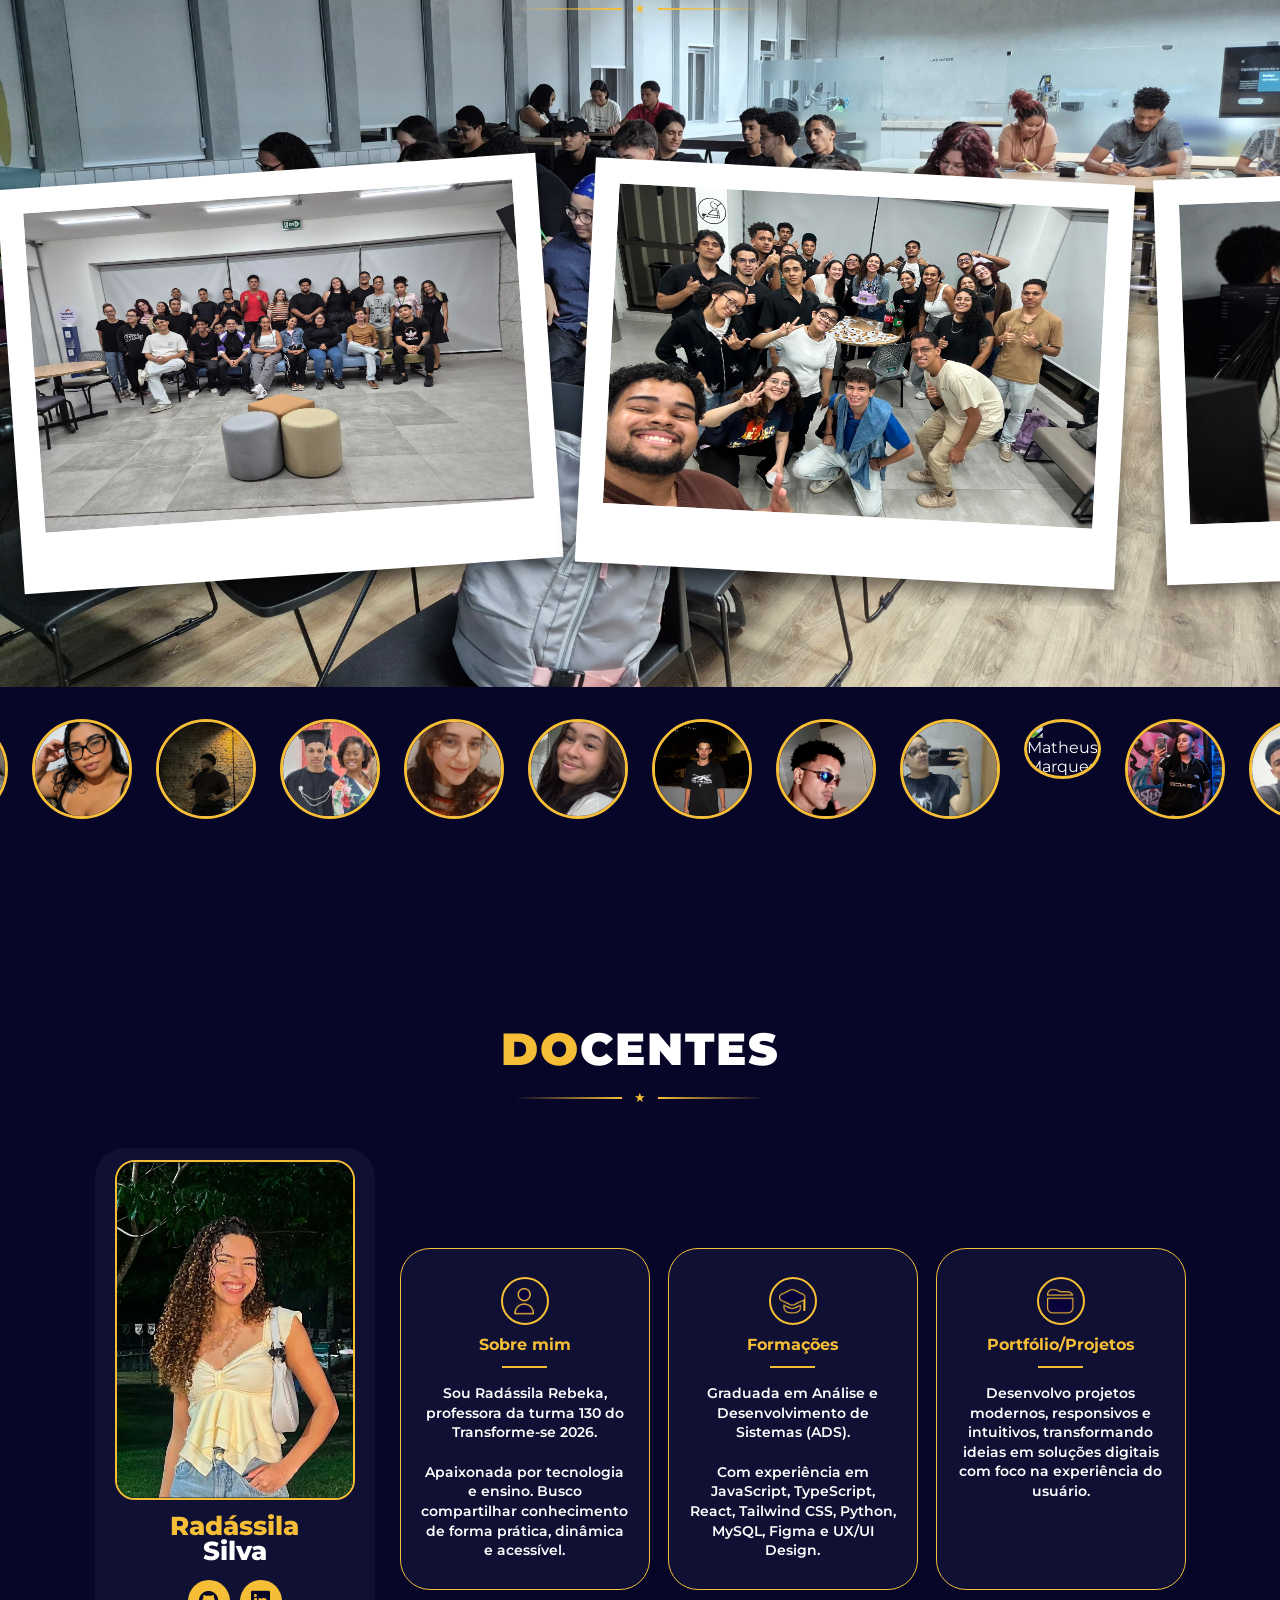
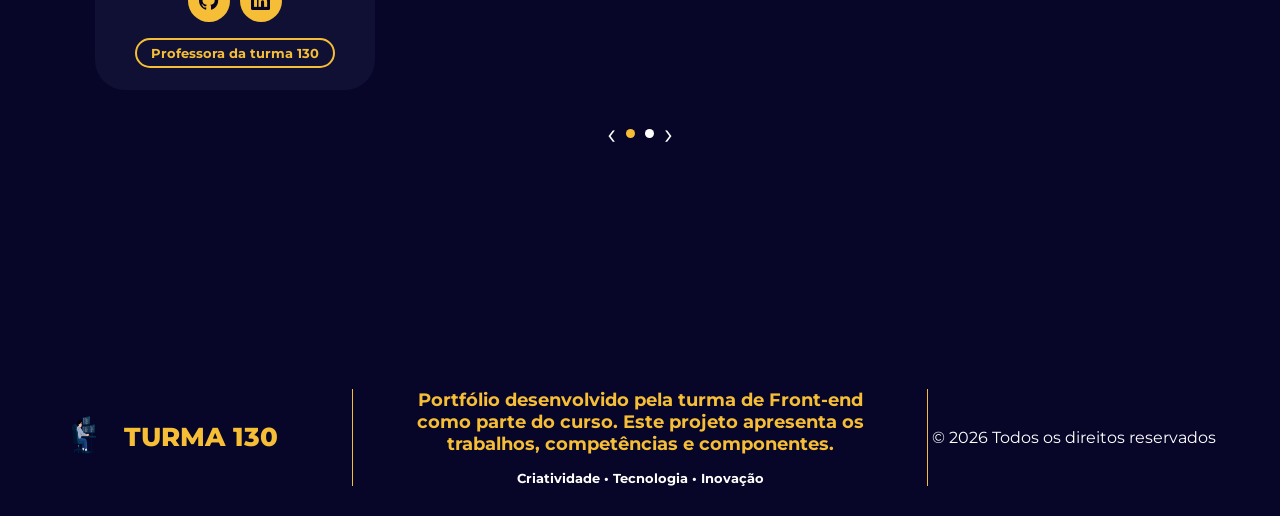
==== commit 73a7f72f: "Bolinhas troca quando em branco sem nenhum e amarelo em um docente" ====
--- a/index.html
+++ b/index.html
@@ -263,10 +263,7 @@
         </div>
     </div>
 
-
-    <!-- ================================= -->
     <!-- RADÁSSILA -->
-    <!-- ================================= -->
 
     <div class="conteudo docente-slide ativo">
 
@@ -392,9 +389,8 @@
     </div>
 
 
-    <!-- ================================= -->
+
     <!-- TAMARA -->
-    <!-- ================================= -->
 
     <div class="conteudo docente-slide">
 
@@ -504,7 +500,7 @@
                     <div class="linha-card"></div>
 
                     <p>
-                        Atua na educação com cursos técnicos
+                        Atuo na educação com cursos técnicos
                         e profissionalizantes.
                     </p>
 
@@ -521,11 +517,8 @@
 
     </div>
 
-
-    <!-- ================================= -->
     <!-- NAVEGAÇÃO ENTRE AS DOCENTES -->
     <!-- CORREÇÃO: fica FORA dos dois slides -->
-    <!-- ================================= -->
 
     <nav class="navegacao-docentes">
 
--- a/src/css/header.css
+++ b/src/css/header.css
@@ -1,3 +1,7 @@
+*, *::before, *::after {
+    box-sizing: border-box;
+}
+
 .hero {
     position: relative;
     height: 600px;
@@ -136,7 +140,7 @@
     align-items: center;
     justify-content: center;
 
-    gap: 35px;
+    gap: 50px;
 
     width: 100%;
 
@@ -251,7 +255,7 @@
 
     h1,
     h2 {
-        font-size: 1.9rem;
+        font-size: 1.3rem;
     }
 
     hr {
--- a/src/css/turma.css
+++ b/src/css/turma.css
@@ -252,4 +252,17 @@
 
 .card-footer span {
   font-size: 0.8rem;
+}
+
+@media(max-width: 600px) {
+    .polaroid {
+        width: 370px;
+        padding: 20px 20px 50px;
+    }
+
+    .polaroid .foto {
+        width: 100%;
+        height: 220px;
+    }
+
 }
--- a/src/css/docente.css
+++ b/src/css/docente.css
@@ -336,9 +336,7 @@
 
 }
 
-/* =============================== */
 /* CARROSSEL ENTRE AS DOCENTES */
-/* =============================== */
 
 .conteudo.docente-slide {
     display: none;
@@ -349,11 +347,12 @@
 }
 
 
-/* NAVEGAÇÃO DAS DOCENTES */
+/* ================================= */
+/* NAVEGAÇÃO ENTRE RADÁSSILA/TAMARA */
+/* ================================= */
 
 .navegacao-docentes {
     width: 100%;
-
     margin-top: 25px;
 
     display: flex;
@@ -363,31 +362,64 @@
     gap: 10px;
 }
 
-.navegacao-docentes button {
+
+/* SETAS */
+
+#docente-anterior,
+#docente-proximo {
     border: none;
     background: transparent;
 
     color: white;
 
+    font-size: 30px;
+
     cursor: pointer;
-}
-
-#docente-anterior,
-#docente-proximo {
-    font-size: 30px;
-}
-
-.bolinha-docente {
+
+    transition: 0.3s;
+}
+
+
+/* SETAS FICAM AMARELAS NO HOVER */
+
+#docente-anterior:hover,
+#docente-proximo:hover {
+    color: var(--secondary-color);
+}
+
+
+/* BOLINHAS */
+
+.navegacao-docentes .bolinha-docente {
     width: 9px;
     height: 9px;
 
     padding: 0;
 
+    border: none;
     border-radius: 50%;
 
-    background: white;
-}
-
-.bolinha-docente.ativo {
-    background: var(--secondary-color);
+    /* força branco */
+    background: white !important;
+
+    cursor: pointer;
+
+    transition: background 0.3s ease,
+                transform 0.3s ease;
+}
+
+
+/* BOLINHA FICA AMARELA SOMENTE NO HOVER */
+
+.navegacao-docentes .bolinha-docente:hover {
+    background: var(--secondary-color) !important;
+
+    transform: scale(1.3);
+}
+
+
+/* MESMO A BOLINHA ATIVA CONTINUA BRANCA */
+
+.navegacao-docentes .bolinha-docente.ativo {
+    background: var(--secondary-color) !important;
 }
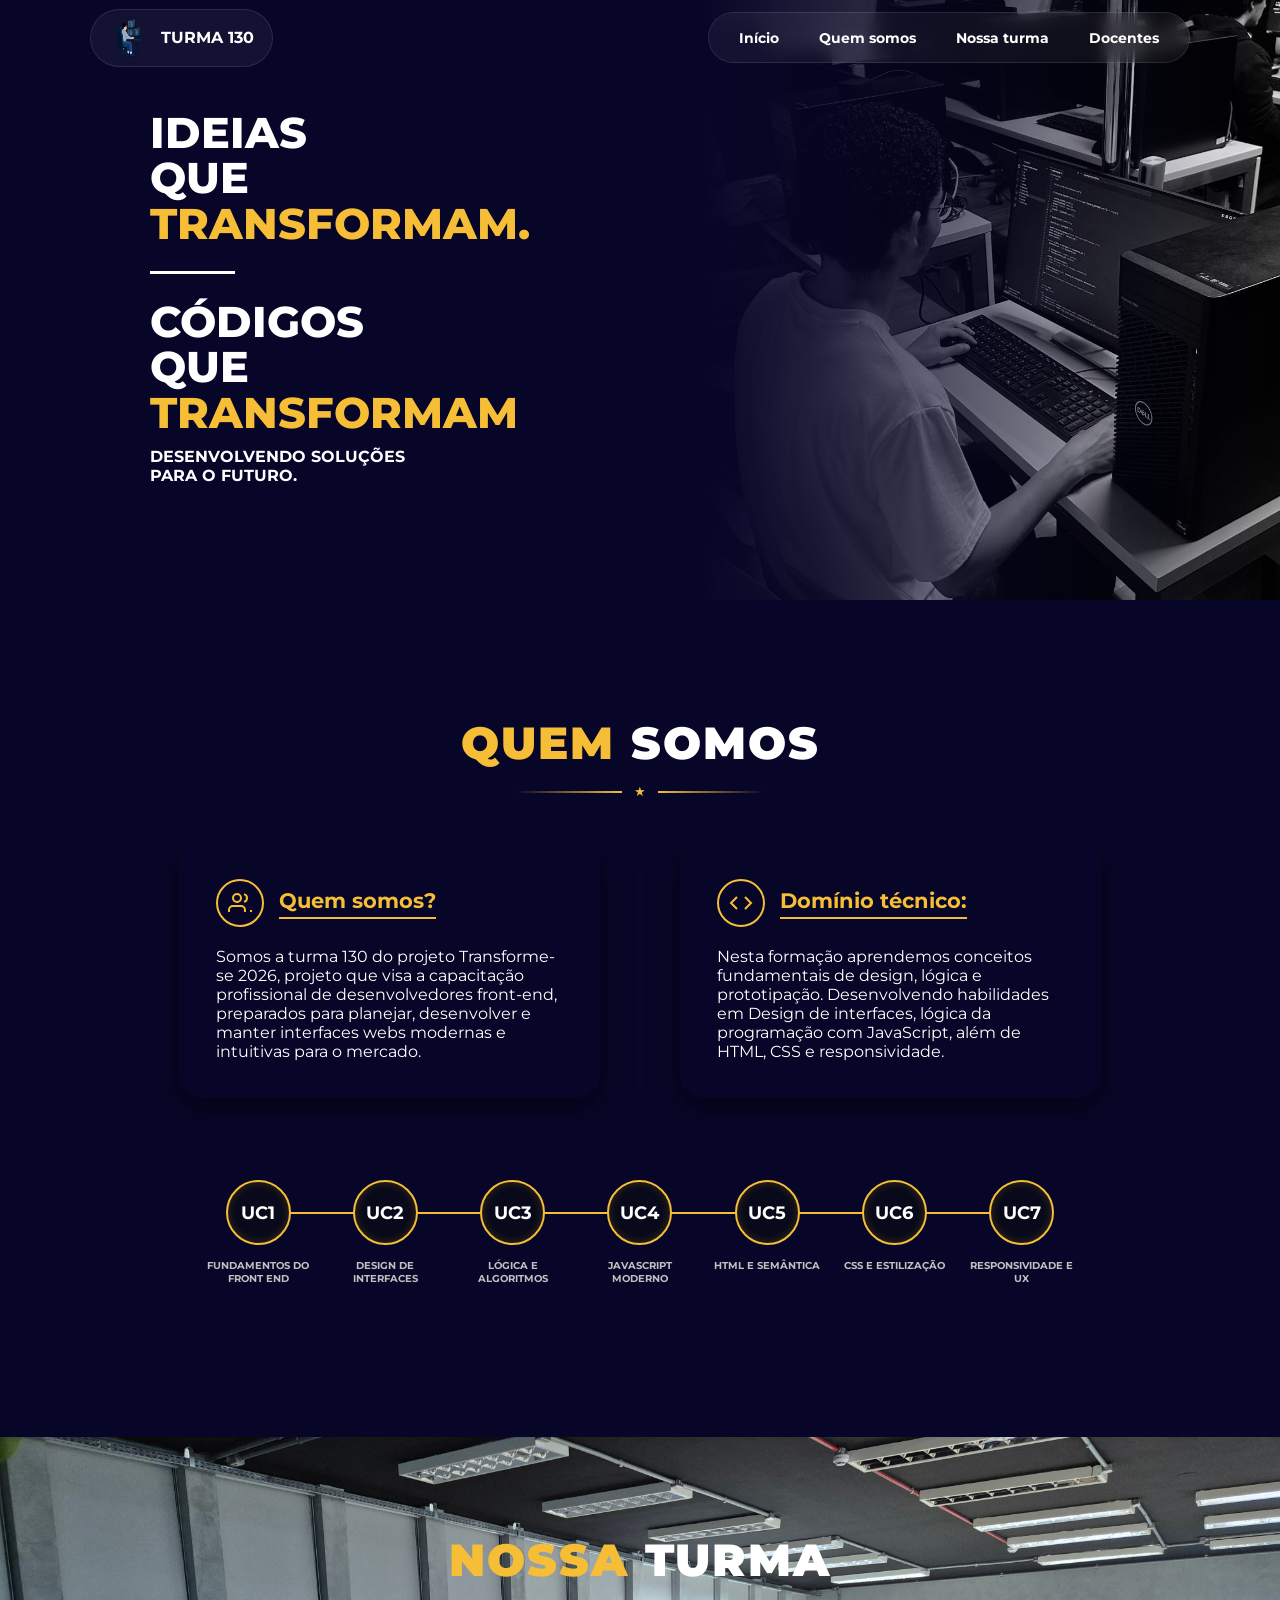
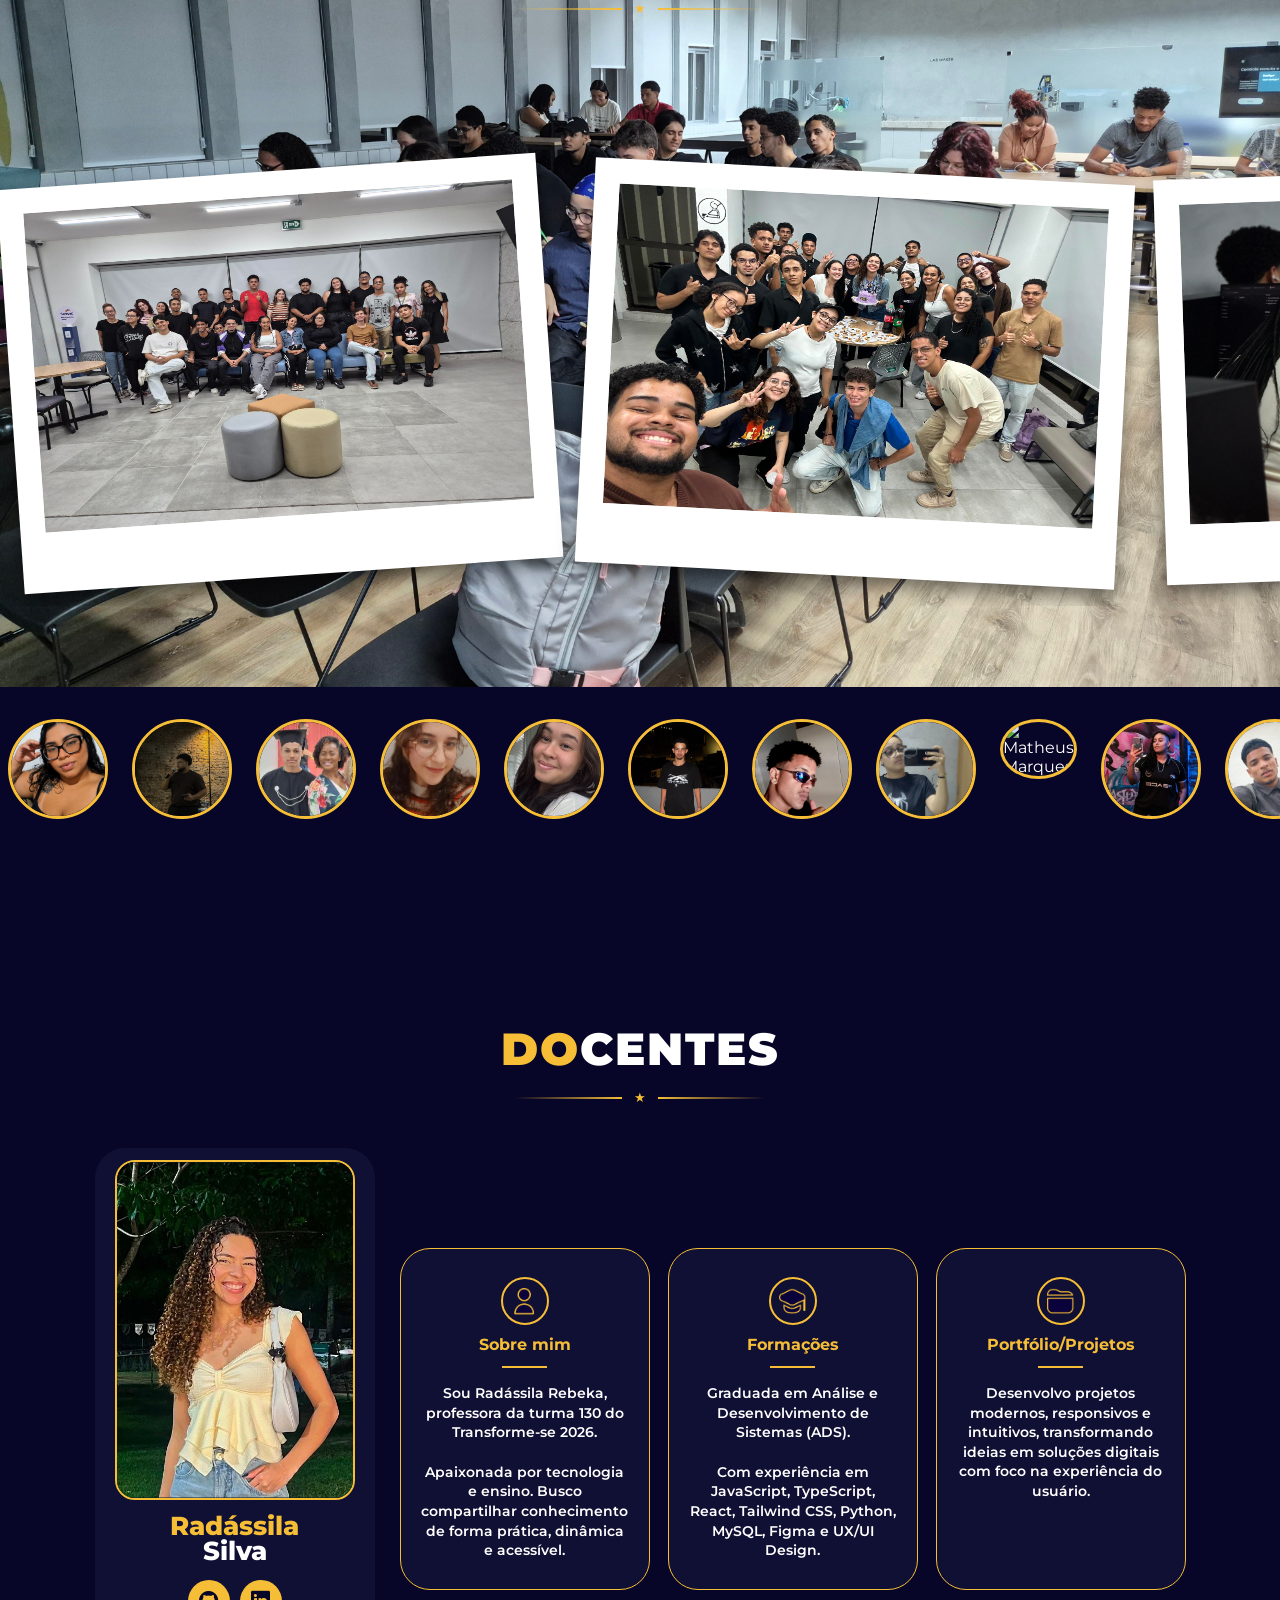
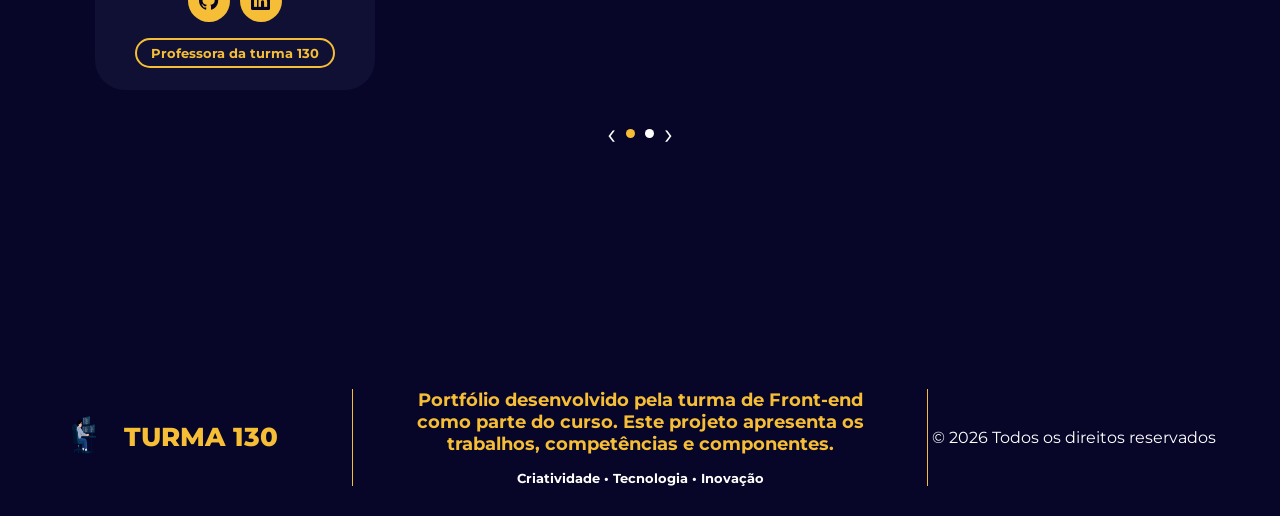
==== commit 6924aa1b: "adicionei mais imagens no carrossel de polaroids" ====
--- a/index.html
+++ b/index.html
@@ -240,6 +240,36 @@
                                 <img src="src/img/fotos carrossel/midia3.jpg" alt="">
                             </div>
                         </div>
+                        <div class="polaroid">
+                            <div class="foto">
+                                <img src="src/img/fotos carrossel/imagem.jpg" alt="">
+                            </div>
+                        </div>
+                        <div class="polaroid">
+                            <div class="foto">
+                                <img src="src/img/fotos carrossel/imagem1.jpg" alt="">
+                            </div>
+                        </div>
+                        <div class="polaroid">
+                            <div class="foto">
+                                <img src="src/img/fotos carrossel/imagem2.jpg" alt="">
+                            </div>
+                        </div>
+                        <div class="polaroid">
+                            <div class="foto">
+                                <img src="src/img/fotos carrossel/20260603_200832.jpg" alt="">
+                            </div>
+                        </div>
+                        <div class="polaroid">
+                            <div class="foto">
+                                <img src="src/img/fotos carrossel/20260603_201713.jpg" alt="">
+                            </div>
+                        </div>
+                        <div class="polaroid">
+                            <div class="foto">
+                                <img src="src/img/fotos carrossel/20260605_185149 (1).jpg" alt="">
+                            </div>
+                        </div>
                     </div>
                 </div>
             </div>
--- a/src/css/turma.css
+++ b/src/css/turma.css
@@ -91,6 +91,30 @@
 
 .polaroid:nth-child(5) {
     transform: rotate(-3deg);
+}
+
+.polaroid:nth-child(6) {
+    transform: rotate(2deg);
+}
+
+.polaroid:nth-child(7){
+    transform: rotate(6deg);
+}
+
+.polaroid:nth-child(8) {
+    transform: rotate(-4deg);
+}
+
+.polaroid:nth-child(9) {
+    transform: rotate(2deg);
+}
+
+.polaroid:nth-child(10) {
+    transform: rotate(-2deg);
+}
+
+.polaroid:nth-child(11) {
+    transform: rotate(-4deg);
 }
 
 .polaroid:hover {
